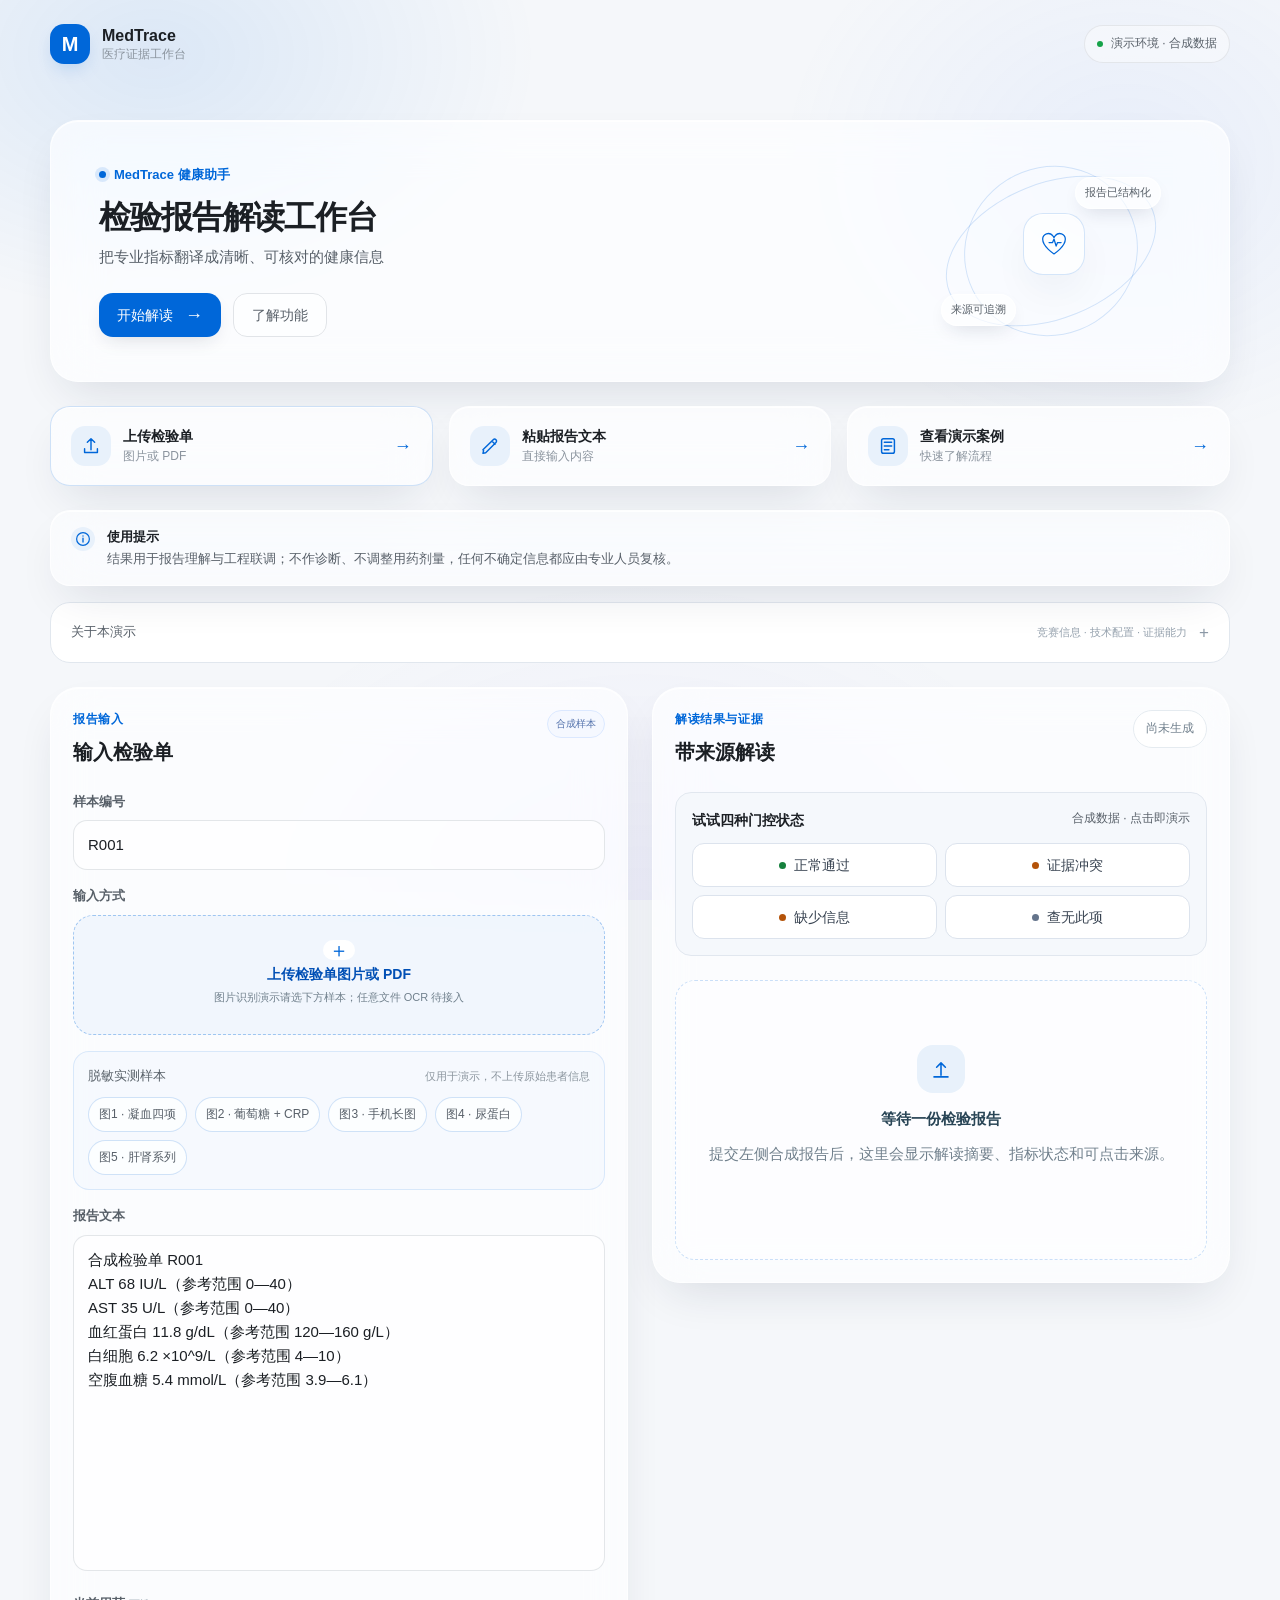
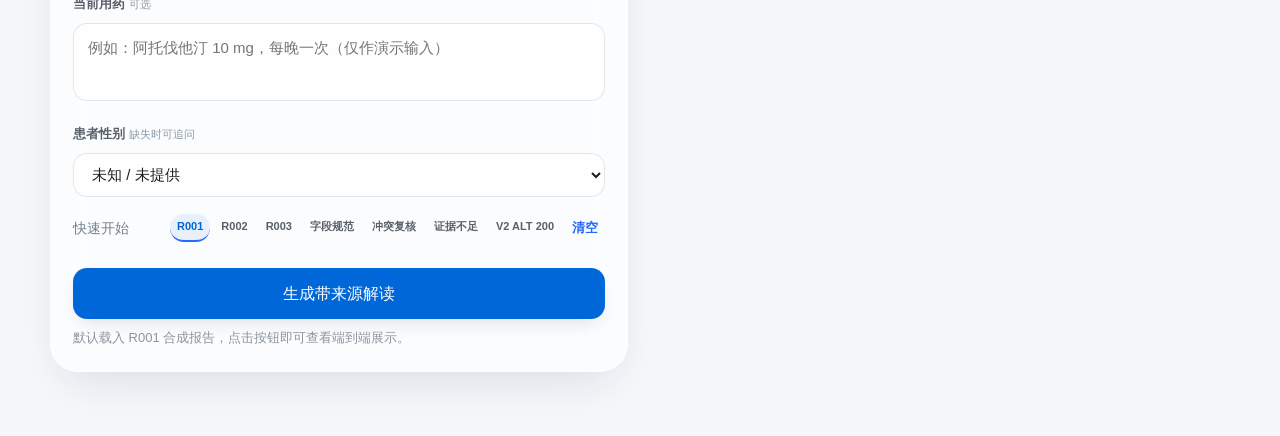
==== docs/index.html @ fcdb2940 "feat: add four gate views and working gender clarification" ====
<!doctype html>
<html lang="zh-CN">
  <head>
    <meta charset="utf-8" />
    <meta name="viewport" content="width=device-width, initial-scale=1" />
    <title>检验报告解读演示</title>
    <link rel="icon" type="image/svg+xml" href="static/favicon.svg" />
    <meta name="medtrace-release" content="20261122-gate-ui" />
    <link rel="stylesheet" href="static/app.css?v=20261122-gate-ui" />
    <link rel="stylesheet" href="static/gate-ui.css?v=20261122-gate-ui" />
  </head>
  <body>
    <div class="app-frame">
      <div class="main-shell">
    <main class="shell">
      <header class="site-header" aria-label="MedTrace 顶部导航">
        <a class="site-brand" href="#workspace"><span class="site-mark">M</span><span><strong>MedTrace</strong><small>医疗证据工作台</small></span></a>
        <span class="demo-pill"><span class="demo-dot"></span>演示环境 · 合成数据</span>
      </header>
      <section class="consumer-hero glass" aria-label="MedTrace 健康助手">
        <div class="consumer-hero-copy">
          <p class="consumer-eyebrow"><span class="consumer-eyebrow-dot"></span>MedTrace 健康助手</p>
          <h1>检验报告解读工作台</h1>
          <p class="subtitle">把专业指标翻译成清晰、可核对的健康信息</p>
          <div class="consumer-hero-actions"><a class="consumer-primary" href="#workspace">开始解读 <span>→</span></a><a class="consumer-secondary" href="#aboutPanel">了解功能</a></div>
        </div>
        <div class="consumer-hero-visual" aria-hidden="true"><div class="visual-orbit orbit-one"></div><div class="visual-orbit orbit-two"></div><div class="visual-heart"><svg viewBox="0 0 48 48" aria-hidden="true"><path d="M24 38S8 28 8 17a8 8 0 0 1 14-5l2 3 2-3a8 8 0 0 1 14 5c0 11-16 21-16 21Z" fill="none" stroke="currentColor" stroke-width="1.8" stroke-linejoin="round"/><path d="M17 22h5l2-5 3 10 2-5h5" fill="none" stroke="currentColor" stroke-width="1.8" stroke-linecap="round" stroke-linejoin="round"/></svg></div><div class="visual-note note-one">报告已结构化</div><div class="visual-note note-two">来源可追溯</div></div>
      </section>

      <section class="quick-actions" aria-label="快速入口">
        <button type="button" class="quick-action quick-action-primary glass" id="quickUpload"><span class="quick-icon"><svg viewBox="0 0 24 24" aria-hidden="true"><path d="M12 16V4m0 0L8 8m4-4 4 4M5 15v4h14v-4" fill="none" stroke="currentColor" stroke-width="1.6" stroke-linecap="round" stroke-linejoin="round"/></svg></span><span><b>上传检验单</b><small>图片或 PDF</small></span><span class="quick-arrow">→</span></button>
        <button type="button" class="quick-action glass" id="quickText"><span class="quick-icon"><svg viewBox="0 0 24 24" aria-hidden="true"><path d="m5 17-.7 3 3-.7L18.5 8.1a2.1 2.1 0 0 0-3-3L4.3 16.2ZM14 6.5l3.5 3.5" fill="none" stroke="currentColor" stroke-width="1.6" stroke-linecap="round" stroke-linejoin="round"/></svg></span><span><b>粘贴报告文本</b><small>直接输入内容</small></span><span class="quick-arrow">→</span></button>
        <button type="button" class="quick-action glass" id="quickCase"><span class="quick-icon"><svg viewBox="0 0 24 24" aria-hidden="true"><rect x="5" y="4" width="14" height="16" rx="2" fill="none" stroke="currentColor" stroke-width="1.6"/><path d="M8 8h8M8 12h8M8 16h5" fill="none" stroke="currentColor" stroke-width="1.6" stroke-linecap="round"/></svg></span><span><b>查看演示案例</b><small>快速了解流程</small></span><span class="quick-arrow">→</span></button>
      </section>

      <div class="notice glass">
        <span class="notice-icon"><svg viewBox="0 0 24 24" aria-hidden="true"><circle cx="12" cy="12" r="8.5" fill="none" stroke="currentColor" stroke-width="1.6"/><path d="M12 11v5M12 8h.01" fill="none" stroke="currentColor" stroke-width="1.8" stroke-linecap="round"/></svg></span>
        <div><strong>使用提示</strong><span>结果用于报告理解与工程联调；不作诊断、不调整用药剂量，任何不确定信息都应由专业人员复核。</span></div>
      </div>
      <details class="about-panel" id="aboutPanel">
        <summary><span>关于本演示</span><span class="about-summary-hint">竞赛信息 · 技术配置 · 证据能力</span></summary>
        <div class="about-content">
          <div class="about-row"><span class="about-label">项目定位</span><span>华为 ICT 杯 · 赛题 3 · 阶段一演示</span><span class="status-pill" id="transportStatus">等待请求</span></div>
          <div class="about-row"><span class="about-label">技术配置</span><span>GLM-4.7 · embedding-3 · RAG 34 条 · Nexent Agent</span></div>
          <div class="about-row"><span class="about-label">证据能力</span><span>多模态输入 · 双路召回 · 引用溯源 · 决策门控 · 知识关联图谱</span></div>
          <div class="capability-strip" aria-label="评审证据维度">
            <span><b>创新性</b> 多模态输入 · 双路召回</span>
            <span><b>应用价值</b> 检验解读 · 用药核查</span>
            <span><b>完整性</b> 引用 · 推理链 · 可复现 Demo</span>
          </div>
        </div>
      </details>

      <section class="workspace" id="workspace" aria-label="检验报告解读工作区">
        <form class="card input-card glass" id="analyzeForm">
          <div class="card-heading">
            <div>
              <p class="card-kicker">报告输入</p>
              <h2>输入检验单</h2>
            </div>
            <span class="synthetic-tag">合成样本</span>
          </div>
          <label for="reportId">样本编号</label>
          <input id="reportId" name="report_id" value="R001" autocomplete="off" />
          <label>输入方式</label>
          <label class="upload-dropzone" for="reportFile" id="dropZone">
            <input id="reportFile" type="file" accept=".png,.jpg,.jpeg,.pdf" />
            <span class="upload-icon">＋</span>
            <span class="upload-title">上传检验单图片或 PDF</span>
            <span class="upload-help">图片识别演示请选下方样本；任意文件 OCR 待接入</span>
            <span class="file-name" id="fileName">也可以直接粘贴下方报告文本</span>
          </label>
          <div class="asset-picker" aria-label="脱敏实测样本">
            <div class="asset-picker-heading"><span>脱敏实测样本</span><small>仅用于演示，不上传原始患者信息</small></div>
            <div class="asset-picker-buttons">
              <button type="button" class="asset-button" data-asset="coagulation">图1 · 凝血四项</button>
              <button type="button" class="asset-button" data-asset="glucose-crp">图2 · 葡萄糖 + CRP</button>
              <button type="button" class="asset-button" data-asset="mobile">图3 · 手机长图</button>
              <button type="button" class="asset-button" data-asset="urine">图4 · 尿蛋白</button>
              <button type="button" class="asset-button" data-asset="liver">图5 · 肝肾系列</button>
            </div>
            <div class="asset-preview hidden" id="assetPreview"><img id="assetPreviewImage" alt="脱敏检验单预览" /><span id="assetPreviewLabel"></span></div>
          </div>
          <label for="rawText">报告文本</label>
          <textarea id="rawText" name="raw_text" rows="13">合成检验单 R001
ALT 68 IU/L（参考范围 0—40）
AST 35 U/L（参考范围 0—40）
血红蛋白 11.8 g/dL（参考范围 120—160 g/L）
白细胞 6.2 ×10^9/L（参考范围 4—10）
空腹血糖 5.4 mmol/L（参考范围 3.9—6.1）</textarea>
          <label for="currentMedications">当前用药 <span class="optional-label">可选</span></label>
          <textarea id="currentMedications" name="current_medications" rows="2" placeholder="例如：阿托伐他汀 10 mg，每晚一次（仅作演示输入）"></textarea>
          <label for="patientGender">患者性别 <span class="optional-label">缺失时可追问</span></label>
          <select id="patientGender" name="patient_gender"><option value="">未知 / 未提供</option><option value="男">男</option><option value="女">女</option></select>
          <div class="sample-row"><span>快速开始</span><div class="sample-buttons"><button type="button" class="sample-button active" data-report="R001">R001</button><button type="button" class="sample-button" data-report="R002">R002</button><button type="button" class="sample-button" data-report="R003">R003</button><button type="button" class="sample-button" data-report="R004">字段规范</button><button type="button" class="sample-button" data-report="R005">冲突复核</button><button type="button" class="sample-button" data-report="R006">证据不足</button><button type="button" class="sample-button" data-report="R012">V2 ALT 200</button><button type="button" class="text-button" id="clearInput">清空</button></div></div>
          <button type="submit" class="primary-button" id="submitButton"><span class="button-label">生成带来源解读</span></button>
          <p class="helper">默认载入 R001 合成报告，点击按钮即可查看端到端展示。</p>
        </form>

        <section class="card output-card glass" aria-live="polite">
          <div class="card-heading">
            <div>
              <p class="card-kicker">解读结果与证据</p>
              <h2>带来源解读</h2>
            </div>
            <div class="output-meta"><span class="request-id" id="requestId">尚未生成</span><span class="model-meta hidden" id="modelMeta"></span></div>
          </div>
          <div class="gate-demo-picker" id="gateDemoPicker" aria-label="门控状态演示">
            <div class="gate-demo-heading"><strong>试试四种门控状态</strong><span>合成数据 · 点击即演示</span></div>
            <div class="gate-demo-buttons">
              <button type="button" data-gate-demo="R012" aria-pressed="false"><i class="state-dot pass"></i>正常通过</button>
              <button type="button" data-gate-demo="R005" aria-pressed="false"><i class="state-dot review"></i>证据冲突</button>
              <button type="button" data-gate-demo="R013" aria-pressed="false"><i class="state-dot review"></i>缺少信息</button>
              <button type="button" data-gate-demo="R006" aria-pressed="false"><i class="state-dot abstain"></i>查无此项</button>
            </div>
          </div>
          <div id="loadingState" class="loading-state hidden"><span class="spinner"></span><div><strong>正在检索并整理</strong><span>Agent 正在读取报告、核对参考范围并准备来源引用…</span><div class="agent-timeline" id="agentTimeline"><span class="agent-step pending" data-agent-step="parse_report">抽取</span><span class="agent-arrow">→</span><span class="agent-step pending" data-agent-step="normalize">标准化</span><span class="agent-arrow">→</span><span class="agent-step pending" data-agent-step="query_reference">检索</span><span class="agent-arrow">→</span><span class="agent-step pending" data-agent-step="check_interaction">核查</span><span class="agent-arrow">→</span><span class="agent-step pending" data-agent-step="summarize">汇总</span></div></div></div>
          <div id="emptyState" class="empty-state"><div class="empty-icon"><svg viewBox="0 0 32 32" aria-hidden="true"><path d="M16 23V9m0 0-5 5m5-5 5 5" fill="none" stroke="currentColor" stroke-width="1.8" stroke-linecap="round" stroke-linejoin="round"/><path d="M8 25h16" fill="none" stroke="currentColor" stroke-width="1.8" stroke-linecap="round"/></svg></div><strong>等待一份检验报告</strong><span>提交左侧合成报告后，这里会显示解读摘要、指标状态和可点击来源。</span></div>
          <div id="errorBanner" class="error-banner hidden" role="alert"></div>
          <div id="resultPanel" class="hidden">
            <div class="decision-gate hidden" id="decisionGate">
              <div class="decision-gate-heading"><span class="section-label">AI 决策门控</span><span class="gate-badge" id="gateBadge"></span></div>
              <div class="gate-title-row"><span class="gate-symbol" id="gateSymbol" aria-hidden="true"></span><h3 id="gateTitle"></h3></div>
              <p class="gate-action" id="gateAction"></p>
              <div class="gate-conflicts" id="gateConflicts"></div>
              <div class="clarification-box hidden" id="clarificationBox"><span class="clarification-dot"></span><span id="clarificationPrompt"></span><button type="button" class="text-button" id="applyGender">补充性别</button></div>
            </div>
            <div data-gate-content>
            <p class="answer" id="answer"></p>
            <div class="answer-citations" id="answerCitations"></div>
            <div class="schema-summary hidden" id="schemaSummary">
              <div class="section-heading-row"><p class="section-label">解析字段</p><span class="confidence-badge hidden" id="confidenceBadge"></span></div>
              <div class="patient-fields" id="patientFields"></div>
              <div class="medications-summary"><span class="summary-caption">当前用药</span><div class="medication-tags" id="medicationsSummary"></div></div>
              <div class="confidence-alert hidden" id="confidenceAlert" role="alert"></div>
            </div>
            <details class="normalization-block compact-details hidden" id="normalizationBlock">
              <summary class="section-heading-row"><span class="section-label">单位标准化</span><span class="evidence-tag">可审计换算</span></summary>
              <div class="details-content"><div id="normalizationRows" class="normalization-rows"></div></div>
            </details>
            <div class="metric-grid" id="metrics"></div>
            <div class="reasoning-block">
              <p class="section-label">可溯源推理链</p>
              <div class="reasoning-chain" id="reasoning"></div>
            </div>
            <div class="warnings-block hidden" id="warningsBlock">
              <div class="warning-heading"><p class="section-label">用药核查</p><span>需人工复核</span></div>
              <div id="warnings"></div>
            </div>
            <details class="retrieval-block compact-details">
              <summary class="section-heading-row"><span class="section-label">RAG 检索详情</span><span class="evidence-tag">技术证据</span></summary>
              <div class="details-content"><div class="retrieval-summary" id="retrievalSummary"></div><div class="retrieval-sources" id="retrievalSources"></div></div>
            </details>
            <details class="evidence-block compact-details">
              <summary class="section-heading-row"><span class="section-label">知识库构建证据</span><span class="evidence-tag">创新性证据</span></summary>
              <div class="details-content"><div class="evidence-grid"><pre id="rawJsonEvidence"></pre><div><p class="evidence-note" id="evidenceNote"></p><ul id="checkedFields" class="checked-fields"></ul></div></div></div>
            </details>
            <button type="button" class="graph-button" id="openGraph">探索 AI 知识关联网络（多跳推理图谱）<span>→</span></button>
            <details class="sources-block compact-details">
              <summary class="section-heading-row"><span class="section-label">引用来源</span><span class="evidence-tag">可点击溯源</span></summary>
              <div class="details-content"><div id="sources"></div></div>
            </details>
            </div>
            <details class="trace-block compact-details" id="auditPanel">
              <summary class="section-heading-row"><span class="section-label">查看AI决策审计轨迹</span><span class="evidence-tag" id="auditMode">判定记录</span></summary>
              <div class="details-content"><ol id="trace" class="audit-timeline"></ol></div>
            </details>
            <p class="disclaimer" id="disclaimer"></p>
          </div>
        </section>
      </section>
    </main>
      </div>
    </div>
    <div class="graph-modal hidden" id="graphModal" role="dialog" aria-modal="true" aria-labelledby="graphTitle">
      <div class="graph-dialog glass">
        <div class="graph-dialog-header"><div><p class="card-kicker">知识关联</p><h2 id="graphTitle">知识关联网络</h2></div><button type="button" class="modal-close" id="closeGraph">×</button></div>
        <p class="graph-help">示意展示当前指标、参考范围与用药核查之间的关系；真实节点和边由知识库 Schema 返回。</p>
        <svg class="graph-svg" id="graphSvg" viewBox="0 0 720 270" role="img" aria-label="知识关联网络示意图"></svg>
      </div>
    </div>
    <dialog class="gender-dialog" id="genderDialog" aria-labelledby="genderDialogTitle" aria-describedby="genderDialogDescription">
      <form id="genderDialogForm">
        <div class="dialog-heading"><span class="dialog-eyebrow">补充关键信息</span><button type="button" id="closeGenderDialog" class="dialog-close" aria-label="关闭性别补充弹窗">×</button></div>
        <h2 id="genderDialogTitle">这项指标区分男女</h2>
        <p id="genderDialogDescription">请补充患者性别后重新解读。系统会保留本次报告内容。</p>
        <label for="clarificationGender">患者性别</label>
        <select id="clarificationGender" required><option value="">请选择性别</option><option value="男">男</option><option value="女">女</option></select>
        <div class="dialog-actions"><button type="button" id="deferGender" class="dialog-secondary">稍后补充</button><button type="submit" class="dialog-primary">提交并重新解读</button></div>
      </form>
    </dialog>
    <script id="medtraceConfig">window.MEDTRACE_CONFIG = { mode: "demo" };</script>
    <script src="static/demo-results.js?v=20261122-gate-ui"></script>
    <script src="static/gate-fixtures.js?v=20261122-gate-ui"></script>
    <script src="static/stage2-demo.js?v=20261122-gate-ui"></script>
    <script src="static/app.js?v=20261122-gate-ui"></script>
    <script src="static/gate-ui.js?v=20261122-gate-ui"></script>
  </body>
</html>
---- docs/static/app.css ----
:root {
  color-scheme: light;
  --ink: #172033;
  --muted: #65718a;
  --line: #dce3ee;
  --panel: #ffffff;
  --page: #eef4f7;
  --accent: #136f7a;
  --accent-deep: #0b4a59;
  --accent-soft: #e5f3f3;
  --warning: #fff8e7;
  --warning-line: #f4d788;
  --high: #b42318;
  --low: #9a6700;
  --normal: #157347;
}

* { box-sizing: border-box; }
body {
  margin: 0;
  background: radial-gradient(circle at 8% -10%, #d9f1ee 0, transparent 33%), radial-gradient(circle at 100% 0, #e0e8fb 0, transparent 30%), var(--page);
  color: var(--ink);
  font-family: "Microsoft YaHei", "Segoe UI", sans-serif;
}
.shell { max-width: 1240px; margin: 0 auto; padding: 34px 24px 64px; }
.hero { display: grid; grid-template-columns: auto 1fr auto; gap: 28px; align-items: center; margin-bottom: 24px; }
.brand-lockup { display: flex; align-items: center; gap: 11px; padding-right: 26px; border-right: 1px solid rgba(28, 64, 83, .14); }
.brand-mark { display: grid; place-items: center; width: 42px; height: 42px; border-radius: 14px; color: white; background: linear-gradient(145deg, var(--accent), #1aa5a6); font-size: 20px; font-weight: 800; box-shadow: 0 9px 18px rgba(19, 111, 122, .22); }
.brand-name { margin: 0; color: var(--accent-deep); font-weight: 800; letter-spacing: .03em; }
.brand-caption { margin: 2px 0 0; color: var(--muted); font-size: 11px; }
.eyebrow, .card-kicker, .section-label { margin: 0; color: var(--accent); font-size: 11px; font-weight: 800; letter-spacing: .14em; text-transform: uppercase; }
h1 { margin: 6px 0 3px; font-size: clamp(28px, 4vw, 44px); letter-spacing: -.045em; color: #132637; }
h2 { margin: 6px 0 0; font-size: 22px; }
.subtitle { margin: 0; color: var(--muted); }
.hero-actions { display: flex; flex-direction: column; gap: 9px; align-items: flex-end; }
.demo-badge, .status-pill, .synthetic-tag, .request-id { border: 1px solid var(--line); border-radius: 999px; padding: 8px 12px; color: var(--muted); background: rgba(255,255,255,.84); font-size: 12px; white-space: nowrap; }
.output-meta { display: flex; flex-direction: column; align-items: flex-end; gap: 6px; }
.model-meta { color: var(--accent-deep); background: #edf8f6; border: 1px solid #c8e5df; border-radius: 999px; padding: 5px 9px; font-size: 10px; white-space: nowrap; }
.demo-badge { border-color: #b6deda; color: var(--accent-deep); background: #e8f6f3; font-weight: 700; }
.config-badge { border: 1px solid #d6d9ef; border-radius: 999px; padding: 6px 10px; color: #53618b; background: #f5f5ff; font-size: 10px; white-space: nowrap; }
.status-pill.ready { color: var(--normal); border-color: #a5d6ba; background: #effaf3; }
.status-pill.busy { color: var(--accent-deep); border-color: #a8d9da; background: var(--accent-soft); }
.notice { display: flex; gap: 12px; padding: 13px 16px; border: 1px solid var(--warning-line); background: rgba(255,248,231,.92); border-radius: 14px; color: #6b4b00; font-size: 13px; line-height: 1.6; margin-bottom: 22px; }
.notice-icon { display: grid; place-items: center; flex: 0 0 auto; width: 22px; height: 22px; border-radius: 50%; color: #6b4b00; background: #f9dfa0; font-weight: 800; }
.notice strong { display: block; margin-bottom: 1px; }
.notice span:not(.notice-icon) { display: block; }
.capability-strip { display: grid; grid-template-columns: repeat(3, 1fr); gap: 10px; margin: -7px 0 22px; }
.capability-strip span { border: 1px solid rgba(183, 207, 214, .8); border-radius: 12px; padding: 9px 12px; color: var(--muted); background: rgba(255,255,255,.62); font-size: 11px; }
.capability-strip b { display: block; margin-bottom: 2px; color: var(--accent-deep); font-size: 12px; }
.workspace { display: grid; grid-template-columns: minmax(0, .92fr) minmax(0, 1.08fr); gap: 22px; align-items: start; }
.card { background: rgba(255,255,255,.93); border: 1px solid rgba(187, 207, 218, .8); border-radius: 22px; box-shadow: 0 20px 48px rgba(27, 56, 75, .09); padding: 26px; }
.card-heading { display: flex; justify-content: space-between; gap: 14px; align-items: flex-start; margin-bottom: 22px; }
label { display: block; color: var(--muted); font-size: 13px; margin: 14px 0 7px; }
.optional-label { color: #8a9aa5; font-size: 11px; font-weight: 400; }
input, textarea { width: 100%; border: 1px solid #d5e1e7; border-radius: 13px; background: #f8fbfc; color: var(--ink); padding: 12px 13px; font: inherit; line-height: 1.6; transition: border-color .18s, box-shadow .18s, background .18s; }
textarea { resize: vertical; min-height: 150px; }
#rawText { min-height: 180px; }
#currentMedications { min-height: 58px; }
input:focus, textarea:focus { outline: 3px solid rgba(19, 111, 122, .14); border-color: var(--accent); background: #fff; box-shadow: 0 7px 18px rgba(19, 111, 122, .08); }
.upload-dropzone { display: flex; flex-direction: column; align-items: center; gap: 3px; min-height: 115px; margin-top: 7px; padding: 17px; border: 1px dashed #9cc5c8; border-radius: 15px; color: var(--muted); background: #f4fbfa; text-align: center; cursor: pointer; transition: border-color .18s, background .18s, transform .18s; }
.upload-dropzone:hover, .upload-dropzone.dragover { border-color: var(--accent); background: #eaf7f5; transform: translateY(-1px); }
.upload-dropzone input { display: none; }
.upload-icon { display: grid; place-items: center; width: 29px; height: 29px; border-radius: 9px; color: var(--accent); background: #d9f0ed; font-size: 21px; line-height: 1; }
.upload-title { color: #2b5261; font-size: 13px; font-weight: 800; }
.upload-help, .file-name { font-size: 11px; }
.file-name { max-width: 100%; overflow: hidden; text-overflow: ellipsis; white-space: nowrap; color: var(--accent); }
.sample-row { display: flex; align-items: center; justify-content: space-between; gap: 10px; margin-top: 11px; color: var(--muted); font-size: 12px; }
.sample-buttons { display: flex; align-items: center; gap: 6px; }
.sample-button { border: 1px solid #c9dfe2; border-radius: 999px; padding: 5px 9px; color: var(--accent-deep); background: #f4fbfa; font: inherit; font-size: 11px; font-weight: 700; cursor: pointer; }
.sample-button:hover, .sample-button.active { border-color: var(--accent); color: #fff; background: var(--accent); }
.text-button { border: 0; padding: 0; color: var(--accent); background: transparent; font: inherit; font-weight: 700; cursor: pointer; }
.primary-button { width: 100%; margin-top: 19px; border: 0; border-radius: 13px; padding: 14px 16px; background: linear-gradient(135deg, var(--accent-deep), var(--accent)); color: #fff; font: inherit; font-weight: 800; cursor: pointer; box-shadow: 0 10px 19px rgba(11, 74, 89, .2); transition: transform .18s, box-shadow .18s; }
.primary-button:hover { background: linear-gradient(135deg, #083b48, #0e8080); transform: translateY(-1px); box-shadow: 0 13px 22px rgba(11, 74, 89, .25); }
.primary-button:disabled { cursor: wait; opacity: .65; }
.button-label { display: inline-flex; align-items: center; justify-content: center; gap: 8px; }
.button-spinner { width: 14px; height: 14px; display: inline-block; border: 2px solid rgba(255,255,255,.5); border-top-color: #fff; border-radius: 50%; animation: spin .8s linear infinite; }
.helper { color: var(--muted); font-size: 12px; line-height: 1.6; margin: 12px 0 0; }
.empty-state { display: flex; flex-direction: column; align-items: center; gap: 8px; border: 1px dashed #b9ccd5; border-radius: 16px; padding: 42px 18px; color: var(--muted); line-height: 1.8; text-align: center; background: #f8fbfc; }
.empty-state strong { color: #294556; font-size: 15px; }
.empty-icon { display: grid; place-items: center; width: 46px; height: 46px; margin-bottom: 4px; border-radius: 15px; color: var(--accent); background: var(--accent-soft); font-size: 25px; font-weight: 800; }
.error-banner { border: 1px solid #f2b8b5; border-radius: 13px; padding: 13px 14px; color: var(--high); background: #fff1f0; line-height: 1.6; }
.loading-state { display: flex; align-items: center; gap: 12px; min-height: 106px; padding: 20px; border: 1px solid #c8e5e2; border-radius: 16px; color: var(--accent-deep); background: #f1fbf9; }
.loading-state strong, .loading-state span { display: block; }
.loading-state strong { margin-bottom: 3px; font-size: 14px; }
.loading-state span:last-child { color: var(--muted); font-size: 12px; }
.spinner { width: 24px; height: 24px; flex: 0 0 auto; border: 3px solid #b9dcda; border-top-color: var(--accent); border-radius: 50%; animation: spin .8s linear infinite; }
.agent-timeline { display: flex; align-items: center; gap: 6px; margin-top: 10px; }
.agent-step { border-radius: 999px; padding: 4px 8px; color: #81949d; background: #e8eff1; font-size: 10px; font-weight: 800; transition: color .25s, background .25s, box-shadow .25s; }
.agent-step.active { color: #7a5100; background: #ffedb7; box-shadow: 0 0 0 3px rgba(244, 215, 136, .3); }
.agent-step.done { color: #146849; background: #dff3e9; }
.agent-arrow { color: #9aabb3; font-size: 11px; }
@keyframes spin { to { transform: rotate(360deg); } }
.hidden { display: none; }
.answer { margin: 0 0 18px; font-size: 17px; line-height: 1.8; }
.answer-citations { display: flex; flex-wrap: wrap; gap: 7px; margin: -8px 0 18px; }
.answer-citations a { border: 1px solid #b9deda; border-radius: 999px; padding: 5px 9px; color: var(--accent-deep); background: #edf9f7; font-size: 11px; font-weight: 800; text-decoration: none; }
.schema-summary { margin: 0 0 18px; padding: 13px 14px; border: 1px solid #d8e4ee; border-radius: 14px; background: #f8fbfd; }
.patient-fields { display: flex; flex-wrap: wrap; gap: 7px; margin-top: 10px; }
.patient-field, .medication-tag { border-radius: 999px; padding: 5px 9px; color: #31536a; background: #eaf3f7; font-size: 11px; }
.muted-field { color: var(--muted); background: #eef2f4; }
.medications-summary { display: flex; align-items: center; flex-wrap: wrap; gap: 8px; margin-top: 10px; }
.summary-caption { color: var(--muted); font-size: 11px; font-weight: 700; }
.medication-tags { display: flex; flex-wrap: wrap; gap: 6px; }
.medication-tag { color: #765000; background: #fff0c8; }
.confidence-badge { border-radius: 999px; padding: 5px 9px; font-size: 10px; font-weight: 800; }
.confidence-badge.good { color: #146849; background: #dff3e9; }
.confidence-badge.low { color: #a32118; background: #ffe3df; }
.confidence-alert { margin-top: 11px; border: 1px solid #f0b3ad; border-radius: 9px; padding: 9px 10px; color: #a32118; background: #fff0ee; font-size: 11px; line-height: 1.5; }
.metric-grid { display: grid; grid-template-columns: repeat(auto-fit, minmax(145px, 1fr)); gap: 10px; margin-bottom: 22px; }
.metric { border: 1px solid #dbe6eb; border-radius: 14px; padding: 13px; background: #fbfdfd; }
.metric-name { color: var(--muted); font-size: 12px; }
.metric-value { margin-top: 6px; font-size: 16px; font-weight: 700; }
.metric-value.high { color: var(--high); }
.metric-value.low { color: var(--low); }
.metric-value.normal { color: var(--normal); }
.metric-reference { margin-top: 6px; color: var(--muted); font-size: 10px; }
.reasoning-block { border-top: 1px solid var(--line); padding-top: 17px; margin-top: 17px; }
.reasoning-chain { display: grid; grid-template-columns: repeat(3, 1fr); gap: 9px; margin-top: 10px; }
.reasoning-step { position: relative; min-height: 92px; padding: 12px; border: 1px solid #d8e5e8; border-radius: 13px; background: #fbfdfd; }
.reasoning-step:not(:last-child)::after { content: "→"; position: absolute; right: -16px; top: 31px; color: #75a9ac; font-weight: 800; z-index: 1; }
.reasoning-index { color: var(--accent); font-size: 11px; font-weight: 800; }
.reasoning-title { margin-top: 6px; color: #294556; font-size: 12px; font-weight: 800; }
.reasoning-detail { margin-top: 4px; color: var(--muted); font-size: 11px; line-height: 1.5; }
.warnings-block { margin-top: 17px; padding: 15px; border: 1px solid #f0d39b; border-radius: 15px; background: #fff9ed; }
.warning-heading { display: flex; align-items: center; justify-content: space-between; gap: 8px; }
.warning-heading > span { border-radius: 999px; padding: 4px 8px; color: #8a5a00; background: #ffedb7; font-size: 10px; font-weight: 800; }
.warning-card { margin-top: 9px; padding: 11px 12px; border-left: 3px solid #e0a82e; border-radius: 9px; background: rgba(255,255,255,.7); }
.warning-drug { color: #6f4d00; font-size: 13px; font-weight: 800; }
.warning-reason, .warning-source { margin-top: 4px; color: #806b43; font-size: 11px; line-height: 1.5; }
.section-heading-row { display: flex; align-items: center; justify-content: space-between; gap: 8px; }
.evidence-tag { border-radius: 999px; padding: 4px 8px; color: #31518e; background: #eaf0ff; font-size: 10px; font-weight: 800; }
.retrieval-block, .evidence-block { margin-top: 17px; padding-top: 17px; border-top: 1px solid var(--line); }
.retrieval-summary { display: grid; grid-template-columns: repeat(3, 1fr); gap: 8px; margin-top: 10px; }
.retrieval-stat { padding: 10px; border: 1px solid #dbe6eb; border-radius: 11px; background: #fbfdfd; }
.retrieval-stat b { display: block; color: var(--accent-deep); font-size: 17px; }
.retrieval-stat span { color: var(--muted); font-size: 10px; }
.retrieval-sources { display: grid; gap: 7px; margin-top: 9px; }
.retrieval-source { display: grid; grid-template-columns: minmax(0, 1fr) 95px; align-items: center; gap: 10px; color: var(--muted); font-size: 11px; }
.score-track { height: 6px; overflow: hidden; border-radius: 999px; background: #e4ebef; }
.score-track span { display: block; height: 100%; border-radius: inherit; background: linear-gradient(90deg, #7bbdc1, var(--accent)); }
.evidence-grid { display: grid; grid-template-columns: minmax(0, 1fr) minmax(0, 1fr); gap: 10px; margin-top: 10px; }
.evidence-grid pre { min-height: 80px; overflow: auto; margin: 0; padding: 11px; border-radius: 11px; color: #35515d; background: #f1f6f7; font: 11px/1.6 Consolas, monospace; white-space: pre-wrap; }
.evidence-note { margin: 0 0 7px; color: var(--muted); font-size: 11px; line-height: 1.5; }
.checked-fields { display: flex; flex-wrap: wrap; gap: 5px; list-style: none; margin: 0; padding: 0; }
.checked-fields li { border-radius: 999px; padding: 4px 7px; color: #146849; background: #dff3e9; font-size: 10px; }
.checked-fields li::before { content: "✓"; margin-right: 3px; }
.graph-button { width: 100%; margin-top: 17px; border: 1px solid #b5d4d7; border-radius: 12px; padding: 11px 14px; color: var(--accent-deep); background: #eef9f7; font: inherit; font-size: 12px; font-weight: 800; cursor: pointer; }
.graph-button:hover { border-color: var(--accent); background: #e2f3f0; }
.graph-modal { position: fixed; inset: 0; z-index: 20; display: grid; place-items: center; padding: 20px; background: rgba(14, 36, 48, .44); }
.graph-modal.hidden { display: none; }
.graph-dialog { width: min(760px, 100%); border: 1px solid #d2e0e4; border-radius: 20px; padding: 24px; background: #fff; box-shadow: 0 30px 80px rgba(10, 44, 58, .25); }
.graph-dialog-header { display: flex; justify-content: space-between; gap: 14px; align-items: flex-start; }
.modal-close { border: 0; color: var(--muted); background: transparent; font-size: 26px; line-height: 1; cursor: pointer; }
.graph-help { color: var(--muted); font-size: 12px; line-height: 1.6; }
.graph-svg { width: 100%; height: auto; min-height: 230px; border-radius: 14px; background: #f7fbfb; }
.graph-edge { stroke: #8cb3b7; stroke-width: 2; stroke-dasharray: 5 4; }
.graph-edge-label { fill: #55757c; font-size: 12px; }
.graph-node { stroke: #fff; stroke-width: 3; }
.graph-node.indicator { fill: #1d7c84; }
.graph-node.reference { fill: #5b7cfa; }
.graph-node.medication { fill: #db9a29; }
.graph-node-label { fill: #294556; font-size: 13px; font-weight: 800; text-anchor: middle; }
.trace-block, .sources-block { border-top: 1px solid var(--line); padding-top: 17px; margin-top: 17px; }
.trace-list { display: flex; flex-wrap: wrap; gap: 8px; list-style: none; padding: 0; margin: 10px 0 0; }
.trace-list li { border-radius: 999px; padding: 6px 10px; color: #31518e; background: var(--accent-soft); font-size: 12px; }
.source-card { border: 1px solid #dbe6eb; border-radius: 14px; padding: 13px 14px; margin-top: 10px; scroll-margin-top: 20px; background: #fbfdfd; }
.source-card:target { border-color: var(--accent); box-shadow: 0 0 0 3px rgba(31, 94, 255, .12); }
.source-title { display: flex; justify-content: space-between; gap: 12px; font-weight: 700; font-size: 13px; }
.source-title a { color: var(--accent); text-decoration: none; }
.source-excerpt { color: var(--muted); font-size: 12px; line-height: 1.6; margin: 7px 0 0; }
.disclaimer { color: var(--muted); font-size: 12px; line-height: 1.6; margin: 18px 0 0; }
.compact-details { overflow: hidden; }
.compact-details > summary { cursor: pointer; list-style: none; }
.compact-details > summary::-webkit-details-marker { display: none; }
.compact-details > summary::after { content: "+"; color: var(--muted); font-size: 16px; font-weight: 700; }
.compact-details[open] > summary::after { content: "−"; }
.details-content { margin-top: 10px; }
@media (min-width: 861px) and (min-height: 650px) {
  html, body { height: 100%; overflow: hidden; }
  .shell { height: 100vh; padding: 17px 24px 18px; display: flex; flex-direction: column; overflow: hidden; }
  .hero { flex: 0 0 auto; margin-bottom: 11px; }
  h1 { font-size: clamp(25px, 3.2vw, 38px); }
  .notice { flex: 0 0 auto; margin-bottom: 11px; padding: 9px 13px; }
  .capability-strip { flex: 0 0 auto; margin: -3px 0 12px; }
  .workspace { flex: 0 0 auto; height: calc(100vh - 330px); min-height: 420px; overflow: hidden; }
  .workspace > .card { height: 100%; min-height: 0; max-height: none; overflow-y: scroll; overflow-x: hidden; padding: 20px; scrollbar-width: auto; scrollbar-color: #4d858d #dce9eb; }
  .workspace > .card::-webkit-scrollbar { width: 16px; }
  .workspace > .card::-webkit-scrollbar-track { border-radius: 999px; background: #edf3f4; }
  .workspace > .card::-webkit-scrollbar-thumb { border: 3px solid #dce9eb; border-radius: 999px; background: #4d858d; }
  .workspace > .card::-webkit-scrollbar-thumb:hover { background: var(--accent); }
  .card-heading { margin-bottom: 13px; }
  label { margin: 11px 0 6px; font-size: 14px; }
  .upload-dropzone { height: 92px; min-height: 0; padding: 10px; }
  .upload-icon { width: 27px; height: 27px; font-size: 20px; }
  .upload-title { font-size: 14px; }
  .upload-help, .file-name { font-size: 12px; }
  .input-card textarea { resize: none; }
  #rawText { height: 175px; min-height: 0; font-size: 15px; }
  #currentMedications { height: 70px; min-height: 0; font-size: 15px; }
  .primary-button { margin-top: 14px; padding: 13px 14px; font-size: 15px; }
  .helper { margin-top: 9px; font-size: 13px; }
  .answer { margin-bottom: 12px; font-size: 17px; line-height: 1.65; }
  .answer-citations { margin-bottom: 11px; }
  .schema-summary { margin-bottom: 12px; padding: 11px 13px; }
  .patient-fields { margin-top: 8px; }
  .patient-field, .medication-tag { padding: 6px 10px; font-size: 12px; }
  .medications-summary { margin-top: 8px; }
  .confidence-alert { margin-top: 9px; padding: 8px 10px; font-size: 12px; }
  .metric-grid { grid-template-columns: repeat(3, minmax(0, 1fr)); gap: 9px; margin-bottom: 12px; }
  .metric { padding: 11px; }
  .metric-name { font-size: 12px; white-space: nowrap; overflow: hidden; text-overflow: ellipsis; }
  .metric-value { margin-top: 5px; font-size: 17px; }
  .metric-reference { margin-top: 4px; font-size: 11px; }
  .reasoning-block { margin-top: 12px; padding-top: 12px; }
  .reasoning-chain { margin-top: 9px; }
  .reasoning-step { min-height: 82px; padding: 10px; }
  .reasoning-title { margin-top: 5px; font-size: 13px; }
  .reasoning-detail { margin-top: 4px; font-size: 12px; }
  .warnings-block { margin-top: 12px; padding: 12px; }
  .warning-card { margin-top: 7px; padding: 9px 10px; }
  .warning-reason, .warning-source { margin-top: 3px; font-size: 12px; }
  .retrieval-block, .evidence-block, .trace-block, .sources-block { margin-top: 10px; padding-top: 10px; }
  .graph-button { margin-top: 10px; padding: 10px 12px; font-size: 13px; }
  .disclaimer { margin-top: 10px; font-size: 13px; }
}

/* 2026-11-16 visual refresh v2: blue/navy clinical product language. */
:root {
  --accent: #1677ff;
  --accent-deep: #0f172a;
  --accent-soft: #eff6ff;
  --normal: #16803c;
  --high: #d92d20;
  --low: #a15c00;
}
body { background: #f8fafc; }
.brand-mark { background: linear-gradient(145deg, #0f172a, #1677ff); box-shadow: 0 8px 18px rgba(22, 119, 255, .18); }
.eyebrow, .card-kicker, .section-label { color: #1677ff; }
.demo-badge { border-color: #bfdbfe; color: #1d4ed8; background: #eff6ff; }
.config-badge { border-color: #dbe4f0; color: #475569; background: #f8fafc; }
.status-pill { border-color: #e2e8f0; background: #fff; }
.status-pill.ready { position: relative; border: 0; padding-left: 21px; color: #475569; background: transparent; }
.status-pill.ready::before { content: ""; position: absolute; left: 6px; top: 50%; width: 7px; height: 7px; border-radius: 50%; background: #22c55e; transform: translateY(-50%); box-shadow: 0 0 0 3px #dcfce7; }
.status-pill.busy { color: #1d4ed8; border-color: #bfdbfe; background: #eff6ff; }
.notice { border-color: #e5d9ac; background: #fffdf5; }
.capability-strip span { border-color: #e2e8f0; background: #fff; }
.capability-strip b { color: #0f172a; }
.card { border-color: #e2e8f0; background: #fff; box-shadow: 0 8px 26px rgba(15, 23, 42, .05); }
input, textarea { border-color: #e2e8f0; background: #fcfdff; }
input:focus, textarea:focus { outline-color: rgba(22, 119, 255, .15); border-color: #93c5fd; box-shadow: 0 6px 16px rgba(22, 119, 255, .08); }
.upload-dropzone { border: 1px solid #e2e8f0; background: #f8fafc; }
.upload-dropzone:hover, .upload-dropzone.dragover { border-color: #93c5fd; background: #f1f7ff; }
.upload-icon { color: #1677ff; background: #eaf3ff; }
.primary-button { background: #0f172a; box-shadow: 0 8px 18px rgba(15, 23, 42, .16); }
.primary-button:hover { background: #1e293b; box-shadow: 0 10px 22px rgba(15, 23, 42, .2); }
.sample-button { color: #64748b; }
.sample-button:hover, .sample-button.active { border-color: #1677ff; color: #1677ff; }
.answer { color: #0f172a; font-weight: 650; }
.answer-citations a { color: #1d4ed8; border-color: #dbeafe; background: #f8fbff; }
.metric { border-color: #e2e8f0; }
.metric-value.high { color: #d92d20; }
.metric-value.low { color: #a15c00; }
.metric-value.normal { color: #16803c; }
.status-chip.high { color: #b42318; background: #fff1f0; }
.status-chip.low { color: #8a5400; background: #fff7e0; }
.status-chip.normal { color: #17663f; background: #ecfdf3; }
.reasoning-chain::before { background: #bfdbfe; }
.reasoning-step { border-top-color: #bfdbfe; }
.reasoning-step:not(:last-child)::after, .reasoning-step:last-child::before { background: #1677ff; box-shadow: 0 0 0 4px #eaf3ff; }
.reasoning-index { color: #1677ff; }
.warnings-block { border-color: #f2d49a; background: #fffaf0; }
.schema-summary { border-color: #dbeafe; background: #f8fbff; }
.confidence-badge.good { color: #17663f; background: #ecfdf3; }
.compact-details { border-color: #e2e8f0; }
.compact-details > summary .section-label { color: #64748b; }
.evidence-tag { color: #64748b; background: #f1f5f9; }
.graph-button { display: flex; align-items: center; justify-content: space-between; gap: 12px; border: 0; color: #fff; background: linear-gradient(135deg, #0f172a, #1d4ed8); box-shadow: 0 10px 20px rgba(15, 23, 42, .16); text-align: left; }
.graph-button span { font-size: 20px; line-height: 1; }
.graph-button:hover { border: 0; color: #fff; background: linear-gradient(135deg, #1e293b, #2563eb); }

/* Natural page flow: no nested scroll areas. The browser page is the only scroll container. */
@media (min-width: 861px) {
  html, body { height: auto; min-height: 100%; overflow-x: hidden; overflow-y: auto; }
  .shell { height: auto; min-height: 100vh; display: block; overflow: visible; }
  .workspace { display: grid; height: auto; min-height: 0; overflow: visible; align-items: start; }
  .workspace > .card { height: auto; min-height: 0; max-height: none; overflow: visible; scrollbar-width: none; }
  .workspace > .card::-webkit-scrollbar { display: none; width: 0; height: 0; }
  .input-card textarea { height: auto; min-height: 0; max-height: none; overflow: hidden; resize: none; }
  #rawText { height: auto; min-height: 175px; }
  #currentMedications { height: auto; min-height: 70px; }
  .evidence-grid pre { max-height: none; overflow: visible; overflow-wrap: anywhere; }
}

/* 2026-11-16 typography pass: readable at projection and screen-recording size. */
body { font-size: 16px; line-height: 1.6; }
.brand-name { font-size: 16px; }
.brand-caption { font-size: 12px; }
.subtitle { font-size: 16px; }
.notice { font-size: 15px; line-height: 1.65; }
.capability-strip span { font-size: 13px; line-height: 1.5; }
.capability-strip b { font-size: 14px; }
label { font-size: 15px; }
input, textarea { font-size: 15px; line-height: 1.75; }
#rawText { min-height: 210px; }
#currentMedications { min-height: 78px; }
.upload-title { font-size: 15px; }
.upload-help, .file-name { font-size: 12px; }
.sample-row { font-size: 14px; }
.sample-button, .text-button { font-size: 13px; }
.primary-button { font-size: 16px; padding: 15px 16px; }
.helper { font-size: 13px; }
.answer { font-size: 20px; line-height: 1.75; font-weight: 700; }
.answer-citations a { padding: 5px 9px; font-size: 12px; }
.schema-summary { padding: 14px 16px; }
.patient-field, .medication-tag { padding: 7px 11px; font-size: 13px; }
.confidence-badge { padding: 6px 10px; font-size: 12px; }
.confidence-alert { padding: 10px 12px; font-size: 13px; }
.metric { min-height: 118px; padding: 15px; }
.metric-name { color: #334155; font-size: 14px; font-weight: 650; }
.metric-value { gap: 8px; margin-top: 7px; }
.metric-reading { font-size: 28px; line-height: 1.15; font-weight: 800; letter-spacing: -.02em; }
.metric-unit { color: currentColor; font-size: 14px; font-weight: 700; }
.status-chip { padding: 5px 9px; font-size: 12px; }
.metric-reference { margin-top: 9px; font-size: 12px; }
.reasoning-title { font-size: 14px; }
.reasoning-detail { font-size: 13px; line-height: 1.6; }
.warning-drug { font-size: 14px; }
.warning-reason, .warning-source { font-size: 13px; line-height: 1.6; }
.compact-details > summary .section-label { font-size: 14px; letter-spacing: .06em; }
.evidence-tag { padding: 5px 9px; font-size: 11px; }
.trace-list li { padding: 7px 11px; font-size: 13px; }
.source-title { font-size: 14px; }
.source-excerpt { font-size: 13px; line-height: 1.7; }
.disclaimer { font-size: 13px; line-height: 1.7; }
.decision-gate { margin: 12px 0; border: 1px solid #dbe4f0; border-radius: 14px; padding: 13px 14px; background: #f8fafc; }
.decision-gate-heading { display: flex; align-items: center; justify-content: space-between; gap: 10px; }
.gate-badge { border-radius: 999px; padding: 5px 9px; color: #475569; background: #e2e8f0; font-size: 12px; font-weight: 800; }
.decision-gate.pass { border-color: #b7e3c8; background: #f4fcf7; }
.decision-gate.pass .gate-badge { color: #17663f; background: #dcfce7; }
.decision-gate.review { border-color: #f0d39b; background: #fffaf0; }
.decision-gate.review .gate-badge { color: #8a5400; background: #ffedb7; }
.decision-gate.abstain { border-color: #f1b8b4; background: #fff6f5; }
.decision-gate.abstain .gate-badge { color: #a51f1f; background: #ffe3df; }
.gate-action { margin: 8px 0 0; color: #475569; font-size: 13px; line-height: 1.6; }
.gate-conflicts { display: grid; gap: 5px; margin-top: 8px; }
.gate-conflict { border-left: 3px solid #e0a82e; padding: 6px 8px; color: #765000; background: rgba(255,255,255,.72); font-size: 12px; line-height: 1.5; }
@media (min-width: 861px) {
  .metric-grid { gap: 12px; }
  .reasoning-step { min-height: 104px; }
}
@media (max-width: 980px) { .hero { grid-template-columns: auto 1fr; } .hero-actions { grid-column: 1 / -1; flex-direction: row; align-items: center; justify-content: space-between; } }
@media (max-width: 860px) { .workspace { grid-template-columns: 1fr; } .hero { grid-template-columns: 1fr; gap: 17px; } .brand-lockup { border-right: 0; padding-right: 0; } .hero-actions { grid-column: auto; justify-content: flex-start; } .reasoning-chain { grid-template-columns: 1fr; } .reasoning-step:not(:last-child)::after { content: "↓"; right: auto; left: 18px; top: auto; bottom: -18px; } .capability-strip { grid-template-columns: 1fr; } .evidence-grid { grid-template-columns: 1fr; } }
@media (max-width: 520px) { .sample-row { align-items: flex-start; flex-direction: column; } .sample-buttons { flex-wrap: wrap; } }

/* 2026-11-16 visual refresh: minimal clinical SaaS style. */
:root {
  --ink: #17232d;
  --muted: #667782;
  --line: #dce5e8;
  --page: #f4f7f8;
  --accent: #147b83;
  --accent-deep: #0b525b;
  --accent-soft: #e8f5f3;
  --high: #c62828;
  --low: #a66a00;
  --normal: #177245;
}
body { background: linear-gradient(135deg, #f5f8f8 0%, #f2f5fa 100%); }
.shell { max-width: 1320px; }
.hero { gap: 22px; }
.brand-lockup { border-right-color: #dce5e8; }
.brand-mark { border-radius: 12px; box-shadow: 0 6px 14px rgba(19, 111, 122, .14); }
h1 { color: #142832; font-weight: 760; }
.card { border-color: #d9e3e7; border-radius: 18px; box-shadow: 0 10px 30px rgba(30, 61, 72, .055); }
.notice { border-color: #eadcae; background: #fffaf0; }
.capability-strip span { border-color: #d9e4e7; background: rgba(255,255,255,.8); }
.sample-button { border: 0; border-bottom: 2px solid transparent; border-radius: 4px; padding: 5px 7px; color: #56717a; background: transparent; }
.sample-button:hover, .sample-button.active { border-color: var(--accent); color: var(--accent-deep); background: transparent; }
.text-button { padding: 5px 7px; }
.metric { border-color: #dfe7e9; background: #fff; box-shadow: none; }
.metric-value { display: flex; align-items: center; gap: 8px; flex-wrap: wrap; }
.metric-reading { font-weight: 760; }
.status-chip { border-radius: 999px; padding: 3px 7px; font-size: 10px; line-height: 1.2; font-weight: 800; }
.status-chip.high { color: #a51f1f; background: #ffe7e5; }
.status-chip.low { color: #8a5b00; background: #fff0ca; }
.status-chip.normal { color: #17663f; background: #def3e7; }
.metric-value.high { color: var(--high); }
.metric-value.low { color: var(--low); }
.metric-value.normal { color: var(--normal); }
.reasoning-chain { position: relative; gap: 12px; }
.reasoning-chain::before { content: ""; position: absolute; left: 24px; right: 24px; top: 17px; height: 1px; background: #bcd5d8; }
.reasoning-step { z-index: 1; min-height: 84px; border: 0; border-top: 2px solid #c7dfe1; border-radius: 0; padding: 25px 8px 8px; background: transparent; }
.reasoning-step:not(:last-child)::after { content: ""; right: auto; top: 16px; left: 0; width: 9px; height: 9px; border-radius: 50%; background: var(--accent); box-shadow: 0 0 0 4px #e2f2f1; }
.reasoning-step:last-child::before { content: ""; position: absolute; left: 0; top: 16px; width: 9px; height: 9px; border-radius: 50%; background: var(--accent); box-shadow: 0 0 0 4px #e2f2f1; }
.reasoning-index { font-size: 10px; letter-spacing: .08em; }
.reasoning-title { font-size: 13px; }
.compact-details { border-color: #e3eaec; }
.compact-details > summary { color: #58717a; }
.compact-details > summary .section-label { color: #58717a; font-size: 10px; letter-spacing: .1em; }
.evidence-tag { color: #66798e; background: #f0f4fa; }
.graph-button { border-color: #c8dfe0; background: #f1faf8; box-shadow: none; }
.source-card { border-color: #e1e8ea; background: #fff; box-shadow: none; }
.answer-citations a { border-color: #d4e5e4; border-radius: 6px; padding: 3px 7px; font-size: 10px; }
@media (min-width: 861px) and (min-height: 650px) {
  .workspace > .card { padding: 22px; }
  .metric-value { font-size: 17px; }
  .reasoning-step { min-height: 88px; }
}

/* 2026-11-16 product UI refresh v3: consumer medical assistant language. */
:root {
  --ink: #18232e;
  --muted: #71808d;
  --line: #e5ebf0;
  --page: #f5f7fa;
  --accent: #246bfe;
  --accent-deep: #173a7a;
  --accent-soft: #edf3ff;
  --teal: #0b9b95;
  --panel: #ffffff;
}
html { scroll-behavior: smooth; }
body { background: #f5f7fa; color: var(--ink); font-family: Inter, "PingFang SC", "Microsoft YaHei", "Segoe UI", sans-serif; }
.app-frame { display: flex; min-height: 100vh; }
.sidebar { position: sticky; top: 0; z-index: 4; display: flex; flex: 0 0 236px; flex-direction: column; width: 236px; height: 100vh; padding: 26px 16px 20px; border-right: 1px solid #e7edf3; background: #fff; }
.sidebar-brand { display: flex; align-items: center; gap: 11px; padding: 0 10px 28px; }
.sidebar-brand .brand-mark { width: 38px; height: 38px; border-radius: 11px; background: linear-gradient(145deg, #173a7a, #246bfe); box-shadow: 0 7px 16px rgba(36, 107, 254, .18); }
.sidebar-brand .brand-name { color: #17294f; font-size: 17px; }
.sidebar-brand .brand-caption { color: #8a97a5; font-size: 11px; }
.sidebar-section-title { padding: 10px 12px 8px; color: #a0abb6; font-size: 11px; font-weight: 700; letter-spacing: .08em; }
.side-nav { display: grid; gap: 4px; }
.side-nav-item { display: flex; align-items: center; gap: 11px; min-height: 42px; padding: 0 12px; border-radius: 10px; color: #6f7d8a; font-size: 14px; font-weight: 600; text-decoration: none; transition: color .18s, background .18s; }
.side-nav-item:hover { color: #246bfe; background: #f3f6ff; }
.side-nav-item.active { color: #1d55cf; background: #edf3ff; }
.nav-icon { display: grid; place-items: center; width: 20px; color: currentColor; font-size: 19px; font-weight: 400; }
.sidebar-footer { margin-top: auto; padding: 14px 12px; border: 1px solid #e6ebf1; border-radius: 12px; background: #fafbfd; }
.sidebar-status { display: flex; align-items: center; gap: 7px; color: #536273; font-size: 12px; font-weight: 700; }
.online-dot { width: 7px; height: 7px; border-radius: 50%; background: #20b26b; box-shadow: 0 0 0 3px #dcfce9; }
.sidebar-footer p { margin: 7px 0 0; color: #9aa5b0; font-size: 11px; line-height: 1.5; }
.main-shell { min-width: 0; flex: 1; }
.topbar { display: flex; align-items: center; justify-content: space-between; height: 68px; padding: 0 40px; border-bottom: 1px solid #e9eef2; background: rgba(255,255,255,.88); }
.topbar-breadcrumb { display: flex; align-items: center; gap: 9px; color: #82909e; font-size: 13px; }
.topbar-breadcrumb b { color: #c5ccd3; font-weight: 400; }
.topbar-breadcrumb strong { color: #26384a; font-weight: 700; }
.topbar-actions { display: flex; align-items: center; gap: 12px; }
.topbar-chip { padding: 7px 10px; border: 1px solid #e3eaf2; border-radius: 8px; color: #708094; background: #fbfcfe; font-size: 11px; }
.topbar-avatar, .mobile-brand-mark { display: grid; place-items: center; width: 30px; height: 30px; border-radius: 9px; color: #fff; background: #173a7a; font-size: 13px; font-weight: 800; }
.mobile-brand-mark { display: none; width: 28px; height: 28px; margin-right: 2px; }
.shell { max-width: 1440px; padding: 34px 40px 72px; }
.hero { grid-template-columns: 1fr auto; gap: 20px; align-items: end; margin-bottom: 24px; }
.hero .brand-lockup { display: none; }
.hero-copy h1 { margin-top: 7px; color: #17294f; font-size: clamp(28px, 3.1vw, 40px); letter-spacing: -.045em; }
.hero-copy .subtitle { margin-top: 7px; color: #7a8996; font-size: 15px; }
.eyebrow, .card-kicker, .section-label { color: #246bfe; letter-spacing: .1em; }
.hero-actions { flex-direction: row; align-items: center; gap: 8px; }
.hero-actions .config-badge { display: none; }
.demo-badge { padding: 7px 10px; border: 1px solid #cfe0ff; border-radius: 8px; color: #246bfe; background: #f4f7ff; font-size: 11px; }
.status-pill { padding: 7px 10px; border: 1px solid #e1e8ef; border-radius: 8px; background: #fff; font-size: 11px; }
.notice { margin-bottom: 15px; padding: 11px 14px; border: 1px solid #f1e0ae; border-radius: 10px; background: #fffcf4; color: #806629; font-size: 12px; line-height: 1.55; }
.notice-icon { width: 20px; height: 20px; }
.capability-strip { grid-template-columns: repeat(3, 1fr); gap: 12px; margin: 0 0 22px; }
.capability-strip span { min-height: 58px; padding: 11px 13px; border: 1px solid #e4eaf0; border-radius: 12px; color: #7a8997; background: #fff; font-size: 12px; }
.capability-strip b { color: #34465b; font-size: 13px; }
.workspace { grid-template-columns: minmax(350px, .78fr) minmax(560px, 1.22fr); gap: 20px; }
.card { padding: 24px; border: 1px solid #e3e9ef; border-radius: 16px; background: #fff; box-shadow: 0 8px 28px rgba(38, 58, 82, .045); }
.card-heading { margin-bottom: 19px; }
.card-heading h2 { color: #22364d; font-size: 20px; }
.synthetic-tag { padding: 5px 8px; border: 1px solid #dbe8ff; border-radius: 7px; color: #5372ac; background: #f5f8ff; font-size: 10px; }
label { margin-top: 13px; color: #637487; font-size: 13px; font-weight: 600; }
input, textarea { border: 1px solid #e2e8ee; border-radius: 10px; background: #fbfcfe; font-size: 14px; }
input:focus, textarea:focus { border-color: #9dbdff; outline: 3px solid rgba(36, 107, 254, .1); box-shadow: none; }
.upload-dropzone { min-height: 100px; margin-top: 7px; padding: 15px; border: 1px dashed #b6c9e8; border-radius: 11px; background: #f8fbff; }
.upload-dropzone:hover, .upload-dropzone.dragover { border-color: #246bfe; background: #f2f6ff; transform: none; }
.upload-title { color: #365a92; font-size: 13px; }
.upload-help, .file-name { font-size: 11px; }
.sample-row { margin-top: 12px; }
.sample-buttons { gap: 4px; flex-wrap: wrap; }
.sample-button { padding: 4px 7px; border: 0; border-bottom: 2px solid transparent; border-radius: 4px; color: #788797; background: transparent; font-size: 11px; }
.sample-button:hover, .sample-button.active { border-bottom-color: #246bfe; color: #246bfe; background: #f4f7ff; }
.primary-button { margin-top: 18px; padding: 13px 16px; border-radius: 10px; background: #246bfe; box-shadow: 0 8px 16px rgba(36, 107, 254, .2); }
.primary-button:hover { background: #1958d8; box-shadow: 0 10px 20px rgba(36, 107, 254, .24); }
.helper { margin-top: 9px; color: #9aa7b3; font-size: 11px; }
.empty-state { min-height: 250px; padding: 50px 20px; border: 1px dashed #d3dfe9; border-radius: 12px; background: #fbfcfe; }
.empty-icon { width: 42px; height: 42px; border-radius: 12px; color: #246bfe; background: #edf3ff; }
.answer { margin-bottom: 14px; color: #1f3043; font-size: 18px; line-height: 1.7; }
.answer-citations a { border-radius: 5px; padding: 3px 6px; color: #246bfe; border-color: #dce7fc; background: #f6f9ff; font-size: 10px; }
.schema-summary, .decision-gate { border-radius: 11px; }
.metric-grid { gap: 10px; }
.metric { min-height: 112px; padding: 13px; border-radius: 11px; border-color: #e4eaf0; }
.metric-name { color: #536477; font-size: 13px; }
.metric-reading { font-size: 25px; }
.metric-unit { font-size: 12px; }
.metric-reference { color: #95a0ab; font-size: 11px; }
.status-chip { padding: 4px 7px; font-size: 10px; }
.reasoning-block { margin-top: 20px; padding-top: 17px; }
.reasoning-step { min-height: 92px; }
.reasoning-title { color: #354b61; font-size: 13px; }
.reasoning-detail { color: #8795a3; font-size: 12px; }
.warnings-block { border-radius: 11px; }
.compact-details { margin-top: 13px; padding-top: 13px; }
.compact-details > summary .section-label { color: #718194; font-size: 11px; }
.graph-button { margin-top: 16px; border-radius: 10px; padding: 12px 14px; color: #fff; background: linear-gradient(135deg, #173a7a, #246bfe); box-shadow: 0 9px 18px rgba(23, 58, 122, .16); }
.graph-button:hover { background: linear-gradient(135deg, #102b5c, #1958d8); }
.mobile-tabbar { display: none; }

@media (max-width: 1080px) {
  .sidebar { flex-basis: 208px; width: 208px; }
  .topbar { padding: 0 25px; }
  .shell { padding-right: 25px; padding-left: 25px; }
  .workspace { grid-template-columns: minmax(310px, .85fr) minmax(0, 1.15fr); }
}
@media (max-width: 820px) {
  html, body { width: 100%; max-width: 100%; overflow-x: hidden; }
  .app-frame { display: block; }
  .main-shell { width: 100vw; max-width: 100vw; min-width: 0; overflow-x: hidden; }
  .main-shell, .shell, .workspace, .workspace > .card { width: 100%; min-width: 0; max-width: 100%; }
  .shell { overflow-x: hidden; }
  .workspace { display: block; }
  .card, .input-card, .output-card, input, textarea, .upload-dropzone { width: 100%; max-width: 100%; min-width: 0; }
  .sidebar { display: none; }
  .topbar { height: 60px; padding: 0 17px; }
  .topbar-breadcrumb { gap: 7px; font-size: 12px; }
  .mobile-brand-mark { display: grid; }
  .topbar-chip { display: none; }
  .shell { padding: 25px 16px 92px; }
  .hero { grid-template-columns: 1fr; gap: 14px; margin-bottom: 18px; }
  .hero-copy h1 { font-size: 28px; }
  .hero-copy .subtitle { font-size: 14px; }
  .hero-actions { justify-content: flex-start; }
  .notice { align-items: flex-start; margin-bottom: 12px; font-size: 12px; }
  .notice { display: block; }
  .notice-icon { float: left; margin: 1px 8px 2px 0; }
  .notice > div { width: auto; min-width: 0; overflow-wrap: anywhere; }
  .capability-strip { grid-template-columns: repeat(3, 1fr); gap: 7px; margin-bottom: 16px; }
  .capability-strip span { min-height: 65px; padding: 9px 8px; font-size: 10px; line-height: 1.4; }
  .capability-strip b { font-size: 11px; }
  .workspace { grid-template-columns: 1fr; gap: 14px; }
  .card { padding: 18px; border-radius: 14px; }
  .card-heading h2 { font-size: 18px; }
  .input-card textarea { min-height: 0; }
  #rawText { min-height: 190px; }
  #currentMedications { min-height: 68px; }
  .empty-state { min-height: 180px; padding: 35px 16px; }
  .metric-grid { grid-template-columns: repeat(2, minmax(0, 1fr)); }
  .reasoning-chain { grid-template-columns: 1fr; }
  .reasoning-step { min-height: 72px; padding-top: 23px; }
  .evidence-grid { grid-template-columns: 1fr; }
  .mobile-tabbar { position: fixed; right: 0; bottom: 0; left: 0; z-index: 10; display: grid; grid-template-columns: repeat(4, 1fr); height: 67px; border-top: 1px solid #e4eaf0; background: rgba(255,255,255,.96); box-shadow: 0 -7px 22px rgba(30, 56, 82, .08); }
  .mobile-tab { display: flex; align-items: center; justify-content: center; flex-direction: column; gap: 2px; color: #9aa6b3; font-size: 20px; text-decoration: none; }
  .mobile-tab small { font-size: 10px; }
  .mobile-tab.active { color: #246bfe; }
}
@media (max-width: 480px) {
  .capability-strip span { min-height: 61px; }
  .capability-strip span { overflow: hidden; }
  .capability-strip span:not(:first-child) { text-align: center; }
  .metric { min-height: 104px; padding: 11px; }
  .metric-name { font-size: 12px; }
  .metric-reading { font-size: 23px; }
  .metric-reference { font-size: 10px; }
  .sample-row { align-items: flex-start; flex-direction: column; }
}

/* 2026-11-16 refinement v4: restrained Huawei Cloud inspired information hierarchy. */
.hero { grid-template-columns: 1fr; margin-bottom: 18px; }
.hero-copy h1 { margin-top: 0; }
.hero-copy .subtitle { margin-top: 5px; }
.eyebrow, .hero-actions, .topbar-actions { display: none; }
.topbar { justify-content: flex-start; }
.notice { border-color: #d9e6fb; background: #f5f8ff; color: #526887; }
.notice-icon { color: #246bfe; background: #e5eeff; }
.about-panel { margin: 0 0 18px; border: 1px solid #e1e7ee; border-radius: 8px; background: #fff; }
.about-panel > summary { display: flex; align-items: center; justify-content: space-between; gap: 12px; padding: 12px 14px; color: #425469; font-size: 13px; font-weight: 700; cursor: pointer; list-style: none; }
.about-panel > summary::-webkit-details-marker { display: none; }
.about-panel > summary::after { content: "+"; color: #8b98a6; font-size: 17px; font-weight: 400; }
.about-panel[open] > summary::after { content: "−"; }
.about-summary-hint { margin-left: auto; color: #96a2ae; font-size: 11px; font-weight: 400; }
.about-content { padding: 0 14px 14px; border-top: 1px solid #edf0f4; }
.about-row { display: flex; align-items: center; gap: 12px; min-height: 38px; border-bottom: 1px solid #f0f2f5; color: #68798b; font-size: 12px; }
.about-row:last-of-type { border-bottom: 0; }
.about-label { flex: 0 0 68px; color: #9aa6b2; font-size: 11px; }
.about-row .status-pill { margin-left: auto; padding: 4px 8px; border-radius: 6px; font-size: 10px; }
.about-content .capability-strip { margin: 10px 0 0; }
.capability-strip { gap: 8px; }
.capability-strip span { min-height: 0; padding: 8px 10px; border-radius: 7px; font-size: 11px; }
.capability-strip b { font-size: 12px; }
.card, .graph-dialog { border-radius: 11px; box-shadow: 0 5px 18px rgba(38, 58, 82, .035); }
.input-card, .output-card { border-color: #e1e7ee; }
input, textarea { border-radius: 7px; }
.upload-dropzone { border-radius: 8px; }
.primary-button, .graph-button { border-radius: 7px; }
.metric, .schema-summary, .decision-gate, .warnings-block, .empty-state, .loading-state, .source-card { border-radius: 8px; }
.synthetic-tag, .status-pill, .request-id { border-radius: 6px; }
.section-label, .card-kicker { letter-spacing: .06em; }
.status-chip { display: inline-flex; align-items: center; gap: 5px; }
.metric-value.normal { color: #667482; }
.status-chip.normal { color: #65727f; background: #f1f3f5; }
.status-chip.normal::before { content: ""; width: 5px; height: 5px; border-radius: 50%; background: #2ea66f; }
.confidence-badge.good { color: #5f6d7b; background: #f1f3f5; }
.confidence-badge.good::before { content: "●"; margin-right: 4px; color: #2ea66f; }
.medication-tag { color: #506a91; background: #eef4ff; }
.checked-fields li { color: #4d6e9e; background: #eef4ff; }
.score-track span { background: var(--accent); }
.agent-step.active { color: #1d55cf; background: #e8f0ff; box-shadow: 0 0 0 3px rgba(36, 107, 254, .12); }
.agent-step.done { color: #4d6e9e; background: #eef4ff; }
.loading-state { border-color: #d8e5fb; color: #355caa; background: #f5f8ff; }
.spinner { border-color: #cddcff; border-top-color: var(--accent); }
.graph-node.indicator { fill: #246bfe; }
.graph-node.reference { fill: #7f9dde; }
.graph-node.medication { fill: #5579bb; }
.graph-svg { border-radius: 8px; background: #f7f9fc; }
.reasoning-chain::before { background: #c9d8f5; }
.reasoning-step { border-top-color: #d3def2; }
.reasoning-step:not(:last-child)::after, .reasoning-step:last-child::before { background: #246bfe; box-shadow: 0 0 0 4px #eaf0ff; }
.graph-button { background: #173a7a; box-shadow: 0 7px 14px rgba(23, 58, 122, .12); }
.graph-button:hover { background: #143269; }
@media (max-width: 820px) {
  .about-row { align-items: flex-start; flex-wrap: wrap; padding: 8px 0; }
  .about-row .status-pill { margin-left: 80px; }
  .about-summary-hint { display: none; }
  .about-content .capability-strip { grid-template-columns: 1fr; }
}

/* 2026-11-16 visual system v5: Huawei restraint, Apple glass material. */
:root {
  --brand: #0067D9;
  --brand-deep: #004FB5;
  --brand-soft: #E8F1FB;
  --text: #1B1F24;
  --text-secondary: #586069;
  --text-muted: #8B949E;
  --border-soft: #E1E4E8;
  --state-green: #16A34A;
  --state-amber: #D97706;
  --state-red: #DC2626;
  --ease: cubic-bezier(0.4, 0, 0.2, 1);
}
html { scroll-behavior: smooth; }
body {
  position: relative;
  min-width: 320px;
  background: #F5F7FA;
  color: var(--text);
  font-family: -apple-system, BlinkMacSystemFont, "SF Pro Display", "HarmonyOS Sans SC", "PingFang SC", "Segoe UI", "Microsoft YaHei", sans-serif;
  font-size: 15px;
  font-weight: 400;
  line-height: 1.6;
}
body::before {
  content: "";
  position: fixed;
  inset: 0;
  z-index: -1;
  pointer-events: none;
  background:
    radial-gradient(620px 420px at 12% 6%, rgba(0,103,217,0.10), transparent 62%),
    radial-gradient(560px 460px at 88% 18%, rgba(82,136,255,0.08), transparent 62%),
    radial-gradient(720px 520px at 50% 100%, rgba(124,103,255,0.06), transparent 62%);
}
* { font-weight: 400; }
h1, h2, h3, strong, b, button, .site-brand strong, .card-heading h2, .metric-name, .warning-drug, .section-label, .card-kicker { font-weight: 600; }
.app-frame { display: block; min-height: 100vh; }
.main-shell { width: 100%; min-width: 0; }
.shell { width: min(1180px, calc(100% - 64px)); max-width: none; margin: 0 auto; padding: 0 0 64px; }
.glass {
  background: rgba(255,255,255,0.66);
  backdrop-filter: blur(24px) saturate(170%);
  -webkit-backdrop-filter: blur(24px) saturate(170%);
  border: 1px solid rgba(255,255,255,0.65);
  border-radius: 28px;
  box-shadow: inset 0 1px 0 rgba(255,255,255,0.85), 0 20px 48px -16px rgba(23,32,64,0.14);
}
.site-header { display: flex; align-items: center; justify-content: space-between; min-height: 88px; padding: 20px 0; }
.site-brand { display: inline-flex; align-items: center; gap: 12px; color: var(--text); text-decoration: none; }
.site-mark { display: grid; place-items: center; width: 40px; height: 40px; border-radius: 14px; color: #fff; background: var(--brand); font-size: 20px; font-weight: 600; box-shadow: 0 8px 20px -8px rgba(0,103,217,.32); }
.site-brand strong, .site-brand small { display: block; }
.site-brand strong { font-size: 16px; line-height: 1.2; }
.site-brand small { margin-top: 2px; color: var(--text-muted); font-size: 12px; line-height: 1.2; }
.demo-pill { display: inline-flex; align-items: center; gap: 8px; padding: 8px 12px; border: 1px solid rgba(225,228,232,.9); border-radius: 999px; color: var(--text-secondary); background: rgba(255,255,255,.42); font-size: 12px; }
.demo-dot { width: 6px; height: 6px; border-radius: 50%; background: var(--state-green); }
.consumer-hero { position: relative; display: grid; grid-template-columns: 1fr 260px; align-items: center; gap: 32px; min-height: 260px; margin: 32px 0 24px; padding: 40px 48px; overflow: hidden; }
.consumer-hero-copy { position: relative; z-index: 1; }
.consumer-eyebrow { display: flex; align-items: center; gap: 8px; margin: 0 0 12px; color: var(--brand); font-size: 13px; font-weight: 600; }
.consumer-eyebrow-dot { width: 7px; height: 7px; border-radius: 50%; background: var(--brand); box-shadow: 0 0 0 4px rgba(0,103,217,.12); }
h1 { margin: 0; color: var(--text); font-size: 32px; font-weight: 600; letter-spacing: -.035em; line-height: 1.25; }
.subtitle { margin: 8px 0 0; color: var(--text-secondary); font-size: 15px; }
.consumer-hero-actions { display: flex; align-items: center; gap: 12px; margin-top: 24px; }
.consumer-primary, .consumer-secondary { display: inline-flex; align-items: center; justify-content: center; min-height: 44px; padding: 0 18px; border-radius: 14px; font-size: 14px; text-decoration: none; transition: transform .2s var(--ease), box-shadow .2s var(--ease), background .2s var(--ease); }
.consumer-primary { gap: 12px; color: #fff; background: var(--brand); box-shadow: 0 8px 20px -8px rgba(23,32,64,.18); }
.consumer-primary:hover { background: var(--brand-deep); transform: translateY(-2px); box-shadow: 0 8px 20px -8px rgba(23,32,64,.24); }
.consumer-primary span { font-size: 18px; line-height: 1; }
.consumer-secondary { border: 1px solid var(--border-soft); color: var(--text-secondary); background: rgba(255,255,255,.46); }
.consumer-secondary:hover { color: var(--brand); border-color: rgba(0,103,217,.3); transform: translateY(-2px); }
.consumer-hero-visual { position: relative; width: 220px; height: 180px; margin: auto; color: var(--brand); }
.visual-orbit { position: absolute; border: 1px solid rgba(0,103,217,.16); border-radius: 50%; transform: rotate(-22deg); }
.orbit-one { inset: 22px 0; }
.orbit-two { inset: 2px 26px; transform: rotate(58deg); }
.visual-heart { position: absolute; top: 52px; left: 82px; display: grid; place-items: center; width: 62px; height: 62px; border: 1px solid rgba(0,103,217,.16); border-radius: 20px; color: var(--brand); background: rgba(255,255,255,.62); box-shadow: inset 0 1px 0 rgba(255,255,255,.85), 0 20px 48px -16px rgba(23,32,64,.14); }
.visual-heart svg { width: 34px; height: 34px; }
.visual-note { position: absolute; padding: 6px 9px; border: 1px solid rgba(255,255,255,.7); border-radius: 999px; color: var(--text-secondary); background: rgba(255,255,255,.66); font-size: 11px; box-shadow: 0 8px 20px -8px rgba(23,32,64,.18); }
.note-one { top: 16px; right: 0; }
.note-two { bottom: 15px; left: 0; }
.quick-actions { display: grid; grid-template-columns: repeat(3, 1fr); gap: 16px; margin: 0 0 24px; }
.quick-action { display: flex; align-items: center; gap: 12px; min-height: 80px; padding: 16px 20px; border: 1px solid rgba(255,255,255,.65); border-radius: 20px; color: var(--text); text-align: left; cursor: pointer; transition: transform .2s var(--ease), box-shadow .2s var(--ease), border-color .2s var(--ease); }
.quick-action:hover { transform: translateY(-2px); border-color: rgba(0,103,217,.24); box-shadow: 0 8px 20px -8px rgba(23,32,64,.18); }
.quick-action-primary { border-color: rgba(0,103,217,.18); }
.quick-icon { display: grid; place-items: center; flex: 0 0 auto; width: 40px; height: 40px; border-radius: 14px; color: var(--brand); background: var(--brand-soft); }
.quick-icon svg { width: 22px; height: 22px; }
.quick-action b, .quick-action small { display: block; }
.quick-action b { color: var(--text); font-size: 14px; }
.quick-action small { margin-top: 2px; color: var(--text-muted); font-size: 12px; }
.quick-arrow { margin-left: auto; color: var(--brand); font-size: 18px; }
.notice { display: flex; align-items: flex-start; gap: 12px; margin: 0 0 16px; padding: 16px 20px; border-radius: 20px; border-color: rgba(255,255,255,.72); color: var(--text-secondary); background: rgba(255,255,255,.52); font-size: 13px; }
.notice-icon { display: grid; place-items: center; flex: 0 0 auto; width: 24px; height: 24px; border-radius: 999px; color: var(--brand); background: var(--brand-soft); }
.notice-icon svg { width: 18px; height: 18px; }
.notice strong { display: block; margin-bottom: 2px; color: var(--text); }
.about-panel { margin: 0 0 24px; border-radius: 20px; }
.about-panel > summary { padding: 16px 20px; color: var(--text-secondary); }
.about-content { padding: 0 20px 20px; }
.workspace { grid-template-columns: minmax(0, 1fr) minmax(0, 1fr); gap: 24px; align-items: start; }
.card { padding: 32px; border-radius: 28px; border-color: rgba(255,255,255,.65); background: rgba(255,255,255,.66); backdrop-filter: blur(24px) saturate(170%); -webkit-backdrop-filter: blur(24px) saturate(170%); box-shadow: inset 0 1px 0 rgba(255,255,255,.85), 0 20px 48px -16px rgba(23,32,64,.14); animation: glass-in .4s var(--ease) both; }
.card-heading { margin-bottom: 24px; }
.card-heading h2 { color: var(--text); font-size: 20px; font-weight: 600; }
.card-kicker, .section-label { color: var(--brand); font-size: 12px; font-weight: 600; letter-spacing: .05em; text-transform: none; }
.synthetic-tag, .request-id, .evidence-tag { border-radius: 999px; }
label { margin: 16px 0 8px; color: var(--text-secondary); font-size: 13px; }
input, textarea { border: 1px solid rgba(225,228,232,.92); border-radius: 14px; background: rgba(255,255,255,.58); color: var(--text); padding: 12px 14px; font-size: 15px; line-height: 1.6; }
input:focus, textarea:focus { border-color: rgba(0,103,217,.42); outline: 3px solid rgba(0,103,217,.1); background: rgba(255,255,255,.82); box-shadow: none; }
.upload-dropzone { min-height: 120px; margin-top: 8px; padding: 24px; border: 1px dashed rgba(0,103,217,.34); border-radius: 20px; background: rgba(232,241,251,.55); }
.upload-dropzone:hover, .upload-dropzone.dragover { border-color: var(--brand); background: rgba(232,241,251,.78); transform: translateY(-2px); }
.upload-icon { width: 32px; height: 32px; border-radius: 999px; color: var(--brand); background: #fff; }
.upload-title { color: var(--brand-deep); font-size: 14px; font-weight: 600; }
.sample-row { margin-top: 16px; }
.sample-button { border-radius: 999px; color: var(--text-secondary); }
.sample-button:hover, .sample-button.active { color: var(--brand); background: var(--brand-soft); }
.primary-button { margin-top: 24px; min-height: 48px; border-radius: 14px; background: var(--brand); box-shadow: 0 8px 20px -8px rgba(23,32,64,.18); }
.primary-button:hover { background: var(--brand-deep); box-shadow: 0 8px 20px -8px rgba(23,32,64,.24); }
.helper { color: var(--text-muted); font-size: 13px; }
.empty-state { min-height: 280px; padding: 64px 24px; border: 1px dashed rgba(0,103,217,.2); border-radius: 20px; background: rgba(255,255,255,.36); }
.empty-icon { width: 48px; height: 48px; border-radius: 16px; color: var(--brand); background: var(--brand-soft); }
.empty-icon svg { width: 28px; height: 28px; }
.answer { color: var(--text); font-size: 18px; line-height: 1.7; }
.metric-grid { gap: 16px; }
.metric { min-height: 148px; padding: 20px; border: 1px solid rgba(225,228,232,.92); border-radius: 20px; background: rgba(255,255,255,.48); }
.metric-name { color: var(--text-secondary); font-size: 14px; }
.metric-reading { color: var(--text); font-size: 40px; font-variant-numeric: tabular-nums; line-height: 1.15; }
.metric-value.high, .metric-value.low, .metric-value.normal { color: var(--text); }
.metric-unit, .metric-reference { color: var(--text-muted); }
.metric-unit { font-size: 13px; }
.metric-reference { margin-top: 12px; font-size: 12px; }
.status-chip { padding: 5px 9px; border-radius: 999px; color: var(--text-secondary); background: rgba(255,255,255,.5); font-size: 11px; }
.status-chip.high { color: var(--state-red); background: rgba(220,38,38,.08); }
.status-chip.low { color: var(--state-amber); background: rgba(217,119,6,.08); }
.status-chip.normal { color: var(--text-secondary); background: rgba(225,228,232,.55); }
.status-chip.normal::before { content: ""; width: 5px; height: 5px; border-radius: 50%; background: var(--state-green); }
.reasoning-block { margin-top: 32px; padding-top: 24px; }
.reasoning-chain { gap: 16px; }
.reasoning-step { min-height: 112px; padding: 22px 16px 12px; border-radius: 20px; background: rgba(255,255,255,.42); }
.reasoning-title { color: var(--text); font-size: 14px; }
.reasoning-detail { color: var(--text-secondary); font-size: 13px; }
.decision-gate, .warnings-block { border: 1px solid rgba(225,228,232,.92); border-radius: 20px; background: rgba(255,255,255,.42); }
.decision-gate.review { border-color: rgba(217,119,6,.24); background: rgba(255,255,255,.46); }
.gate-badge, .warning-heading > span { border-radius: 999px; padding: 5px 9px; font-size: 11px; }
.gate-badge { color: var(--text-secondary); background: rgba(225,228,232,.55); }
.decision-gate.review .gate-badge, .warning-heading > span { color: var(--state-amber); background: rgba(217,119,6,.1); }
.normalization-block { margin-top: 16px; padding-top: 16px; border-top: 1px solid rgba(225,228,232,.92); }
.normalization-rows { display: grid; gap: 8px; margin-top: 10px; }
.normalization-row { display: flex; align-items: center; justify-content: space-between; gap: 12px; padding: 9px 11px; border: 1px solid rgba(225,228,232,.8); border-radius: 10px; background: rgba(255,255,255,.52); color: var(--text-secondary); font-size: 12px; }
.normalization-row strong { color: var(--text-primary); font-weight: 600; }
.normalization-row .normalization-status { color: var(--brand); white-space: nowrap; }
.normalization-row.review .normalization-status { color: var(--state-amber); }
.compact-details { border-color: rgba(225,228,232,.92); }
.compact-details > summary .section-label { color: var(--text-secondary); }
.evidence-tag { color: var(--text-muted); background: rgba(225,228,232,.5); }
.retrieval-stat, .source-card, .evidence-grid pre { border-radius: 14px; border-color: rgba(225,228,232,.92); background: rgba(255,255,255,.44); }
.graph-button { min-height: 48px; border: 0; border-radius: 14px; color: #fff; background: var(--brand); box-shadow: 0 8px 20px -8px rgba(23,32,64,.18); }
.graph-button:hover { background: var(--brand-deep); }
.disclaimer { color: var(--text-muted); }
.graph-dialog { border-radius: 28px; }
@keyframes glass-in { from { opacity: 0; transform: translateY(8px); } to { opacity: 1; transform: translateY(0); } }
@media (max-width: 820px) {
  .shell { width: calc(100vw - 32px); max-width: calc(100vw - 32px); padding-bottom: 40px; }
  .site-header, .consumer-hero, .quick-actions, .notice, .about-panel, .workspace { width: 100%; max-width: 100%; min-width: 0; }
  .site-header { min-height: 72px; padding: 16px 0; gap: 12px; }
  .site-brand { min-width: 0; }
  .demo-pill { display: none; }
  .consumer-hero { grid-template-columns: 1fr; min-height: 0; margin-top: 24px; padding: 32px 24px; text-align: center; }
  .consumer-hero-copy { min-width: 0; }
  .consumer-eyebrow, .consumer-hero-actions { justify-content: center; }
  .consumer-hero-visual { width: 190px; height: 140px; margin-top: 8px; transform: scale(.9); }
  .quick-actions { grid-template-columns: 1fr; gap: 12px; }
  .quick-action { min-height: 72px; border-radius: 20px; }
  .workspace { grid-template-columns: 1fr; gap: 16px; }
  .card { padding: 24px; border-radius: 24px; }
  .metric-grid { grid-template-columns: repeat(2, minmax(0, 1fr)); }
}
@media (max-width: 480px) {
  .shell { width: calc(100% - 32px); }
  .site-header { display: block; }
  .demo-pill { display: inline-flex; max-width: none; margin-top: 12px; padding: 7px 9px; font-size: 11px; }
  .site-brand small { font-size: 11px; }
  h1 { max-width: 100%; font-size: 24px; overflow-wrap: anywhere; }
  .consumer-hero { padding: 24px 16px; border-radius: 24px; }
  .consumer-hero h1 { width: 100%; word-break: break-all; white-space: normal; }
  .consumer-hero-actions { flex-direction: column; align-items: stretch; }
  .consumer-primary, .consumer-secondary { width: 100%; }
  .quick-actions { display: flex; flex-direction: column; }
  .quick-action { width: 100%; }
  .notice { padding: 14px 16px; }
  .about-panel { border-radius: 16px; }
  .card { padding: 20px 16px; }
  .metric-reading { font-size: 32px; }
  .metric { min-height: 132px; padding: 16px; }
}

/* De-identified image sample picker: real report shape without exposing patient fields. */
.asset-picker { margin-top: 16px; padding: 14px; border: 1px solid rgba(0,103,217,.12); border-radius: 16px; background: rgba(232,241,251,.32); }
.asset-picker-heading { display: flex; align-items: baseline; justify-content: space-between; gap: 12px; color: var(--text-secondary); font-size: 13px; font-weight: 600; }
.asset-picker-heading small { color: var(--text-muted); font-size: 11px; font-weight: 400; }
.asset-picker-buttons { display: flex; flex-wrap: wrap; gap: 8px; margin-top: 10px; }
.asset-button { border: 1px solid rgba(0,103,217,.18); border-radius: 999px; padding: 7px 10px; color: var(--text-secondary); background: rgba(255,255,255,.66); font: inherit; font-size: 12px; cursor: pointer; transition: transform .2s var(--ease), color .2s var(--ease), background .2s var(--ease), border-color .2s var(--ease); }
.asset-button:hover, .asset-button.active { border-color: var(--brand); color: var(--brand-deep); background: var(--brand-soft); transform: translateY(-1px); }
.asset-preview { display: grid; grid-template-columns: 72px 1fr; align-items: center; gap: 10px; margin-top: 12px; padding-top: 12px; border-top: 1px solid rgba(0,103,217,.12); color: var(--text-secondary); font-size: 12px; }
.asset-preview img { width: 72px; height: 56px; object-fit: cover; border-radius: 10px; border: 1px solid rgba(0,103,217,.16); background: #fff; }
@media (max-width: 520px) { .asset-picker-heading { align-items: flex-start; flex-direction: column; gap: 2px; } .asset-button { font-size: 11px; } }

/* Patient clarification and de-identified image verification states. */
select { width: 100%; min-height: 44px; margin: 0; border: 1px solid rgba(225,228,232,.92); border-radius: 14px; background: rgba(255,255,255,.58); color: var(--text); padding: 10px 14px; font: inherit; font-size: 15px; }
select:focus { border-color: rgba(0,103,217,.42); outline: 3px solid rgba(0,103,217,.1); }
.clarification-box { display: flex; align-items: center; gap: 8px; margin-top: 12px; padding: 10px 12px; border: 1px solid rgba(217,119,6,.22); border-radius: 12px; color: #8a5a18; background: rgba(217,119,6,.06); font-size: 13px; }
.clarification-box .text-button { margin-left: auto; color: var(--brand); white-space: nowrap; }
.clarification-dot { width: 7px; height: 7px; flex: 0 0 auto; border-radius: 50%; background: var(--state-amber); }

.metric-image-abnormal { border-color: rgba(220,38,38,.22); background: rgba(220,38,38,.055); }
.metric-image-abnormal .metric-name { color: #8f1d1d; }
.metric-image-abnormal .metric-reading { color: #b42318; }
.metric-image-abnormal .status-chip.low { color: #b42318; background: rgba(220,38,38,.10); }
---- docs/static/gate-ui.css ----
/* The result's gate owns the state colour. The rest of the workbench stays blue. */
.hidden { display: none !important; }
.metric-grid { grid-template-columns: repeat(auto-fit, minmax(min(200px, 100%), 1fr)); }
.metric-name { white-space: normal; overflow: visible; text-overflow: clip; line-height: 1.6; }
.answer { font-weight: 400; }
.gate-demo-picker { margin: 8px 0 24px; padding: 16px; background: #f5f8fc; border: 1px solid #e1e7ef; border-radius: 16px; }
.gate-demo-heading { display: flex; justify-content: space-between; flex-wrap: wrap; gap: 8px; margin-bottom: 12px; font-size: 14px; color: #1b1f24; }
.gate-demo-heading span { color: #586069; font-size: 12px; }
.gate-demo-buttons { display: grid; grid-template-columns: repeat(2, minmax(0, 1fr)); gap: 8px; }
.gate-demo-buttons button { display: flex; align-items: center; justify-content: center; gap: 8px; min-height: 44px; border: 1px solid #dce3ed; border-radius: 12px; background: #fff; color: #384351; font: inherit; font-size: 14px; cursor: pointer; transition: background .2s, border-color .2s; }
.gate-demo-buttons button:hover, .gate-demo-buttons button[aria-pressed="true"] { background: #e8f1fb; border-color: #0067d9; color: #004fb5; }
.gate-demo-buttons button:disabled { opacity: .6; cursor: wait; }
.state-dot { display: inline-block; width: 7px; height: 7px; flex: 0 0 auto; border-radius: 50%; }
.state-dot.pass { background: #15803d; }
.state-dot.review { background: #b45309; }
.state-dot.abstain { background: #64748b; }
#resultPanel { scroll-margin-top: 24px; }
#decisionGate { margin: 0 0 24px; padding: 24px; border-radius: 16px; border: 1px solid; }
#decisionGate.pass { background: #effaf3; border-color: #a7dcb7; color: #166534; }
#decisionGate.review { background: #fff7ed; border-color: #edc69c; color: #9a4a0d; }
#decisionGate.abstain { background: #f1f3f5; border-color: #d5dae1; color: #475569; }
#decisionGate .section-label { color: inherit; font-size: 12px; letter-spacing: .04em; }
#decisionGate .gate-badge { color: inherit; background: #ffffff9c; font-size: 12px; font-weight: 400; }
.gate-title-row { display: flex; align-items: baseline; gap: 12px; margin-top: 16px; }
.gate-title-row h3 { margin: 0; color: inherit; font-size: 22px; font-weight: 600; line-height: 1.45; }
.gate-symbol { font-size: 22px; font-weight: 600; }
#decisionGate .gate-action { margin-top: 12px; color: inherit; font-size: 15px; line-height: 1.7; }
#gateConflicts { display: grid; gap: 16px; margin-top: 16px; }
#gateConflicts:empty { display: none; }
.conflict-comparison { padding: 16px; border: 1px solid #edc69c; background: #fffdf9; border-radius: 12px; color: #4f3b2b; }
.conflict-comparison h4 { margin: 0 0 12px; font-size: 14px; font-weight: 600; }
.conflict-columns { display: grid; grid-template-columns: 1fr 1fr; gap: 12px; }
.conflict-source { display: grid; gap: 8px; min-width: 0; padding: 16px; background: #f9f6f0; border-radius: 8px; overflow-wrap: anywhere; }
.conflict-source span { font-size: 12px; color: #795640; }
.conflict-source strong { font-size: 20px; font-weight: 600; font-variant-numeric: tabular-nums; }
.conflict-source small, .conflict-note { font-size: 12px; line-height: 1.6; }
.conflict-note { margin: 12px 0 0; }
#clarificationBox { flex-wrap: wrap; color: inherit; background: #fffaf2; padding: 12px; }
#clarificationBox button { min-height: 44px; padding: 8px 12px; border-radius: 8px; background: #fff; border: 1px solid #e2bb90; color: #82400f; font-size: 14px; }
[data-gate-content][hidden] { display: none !important; }
.output-card [hidden] { display: none !important; }
#resultPanel[data-gate="pass"] .metric-value.high .metric-reading,
#resultPanel[data-gate="pass"] .metric-value.low .metric-reading { color: #dc2626; }
#resultPanel[data-gate="pass"] .metric-value.normal .metric-reading { color: #15803d; }
#resultPanel[data-gate="review"] .metric-reading { color: #1b1f24; }
.status-chip.unknown { color: #75512d; background: #f8f1e9; }
#auditPanel { margin-top: 24px; padding-top: 16px; }
#auditPanel summary { min-height: 44px; align-items: center; gap: 12px; }
#auditPanel .section-label { font-size: 14px; color: #384351; letter-spacing: 0; }
.audit-timeline { list-style: none; padding: 8px 0 0 8px; margin: 8px 0 16px; counter-reset: audit; }
.audit-timeline li { position: relative; padding: 0 0 24px 28px; border-left: 1px solid #d5dfec; counter-increment: audit; overflow-wrap: anywhere; }
.audit-timeline li:last-child { border-color: transparent; padding-bottom: 0; }
.audit-timeline li::before { content: counter(audit); position: absolute; top: 0; left: -12px; display: grid; place-items: center; width: 24px; height: 24px; background: #e8f1fb; border: 2px solid #fff; border-radius: 50%; color: #004fb5; font-size: 12px; }
.audit-timeline strong { display: block; font-size: 14px; font-weight: 600; color: #263444; }
.audit-timeline span { display: block; font-size: 13px; line-height: 1.7; color: #586069; margin-top: 8px; }
.gender-dialog { width: min(460px, calc(100% - 32px)); padding: 32px; border: 1px solid #dfe5ed; border-radius: 24px; color: #1b1f24; background: #fff; box-shadow: 0 24px 64px #17204026; }
.gender-dialog::backdrop { background: #17203366; backdrop-filter: blur(4px); }
.dialog-heading { display: flex; justify-content: space-between; align-items: center; gap: 16px; }
.dialog-eyebrow { color: #9a4a0d; font-size: 13px; }
.dialog-close { display: grid; place-items: center; width: 44px; height: 44px; padding: 0; background: #f3f5f8; border: none; border-radius: 50%; color: #586069; font: inherit; font-size: 24px; cursor: pointer; }
.gender-dialog h2 { margin: 16px 0 12px; font-size: 24px; font-weight: 600; }
.gender-dialog p { color: #586069; font-size: 15px; line-height: 1.7; margin: 0 0 24px; }
.gender-dialog label { display: block; font-size: 14px; margin-bottom: 8px; }
.dialog-actions { display: flex; gap: 12px; margin-top: 24px; }
.dialog-actions button { flex: 1; min-height: 48px; border-radius: 12px; padding: 12px; font: inherit; font-size: 14px; cursor: pointer; }
.dialog-primary { background: #0067d9; color: #fff; border: 1px solid #0067d9; }
.dialog-secondary { background: #fff; color: #586069; border: 1px solid #dfe5ed; }
button:focus-visible, summary:focus-visible { outline: 3px solid #0067d94d; outline-offset: 3px; }
.output-card[aria-busy="true"] { cursor: progress; }
.loading-state .agent-timeline { flex-wrap: wrap; }
.disclaimer { line-height: 1.7; font-size: 13px; color: #586069; }
@media (max-width: 600px) {
  .metric-grid { grid-template-columns: 1fr; }
  #decisionGate { padding: 20px 16px; }
  .gate-title-row h3 { font-size: 20px; }
  .conflict-columns { grid-template-columns: 1fr; }
  .gender-dialog { padding: 24px; }
  .gate-demo-heading { flex-direction: column; }
  .decision-gate-heading { flex-wrap: wrap; }
  .audit-timeline li { padding-left: 24px; }
}
@media (max-width: 360px) {
  .gate-demo-buttons { grid-template-columns: 1fr; }
  .dialog-actions { flex-direction: column-reverse; }
  .metric-grid { grid-template-columns: 1fr; }
}
@media (prefers-reduced-motion: reduce) {
  *, *::before, *::after { scroll-behavior: auto !important; animation-duration: .01ms !important; transition-duration: .01ms !important; }
}
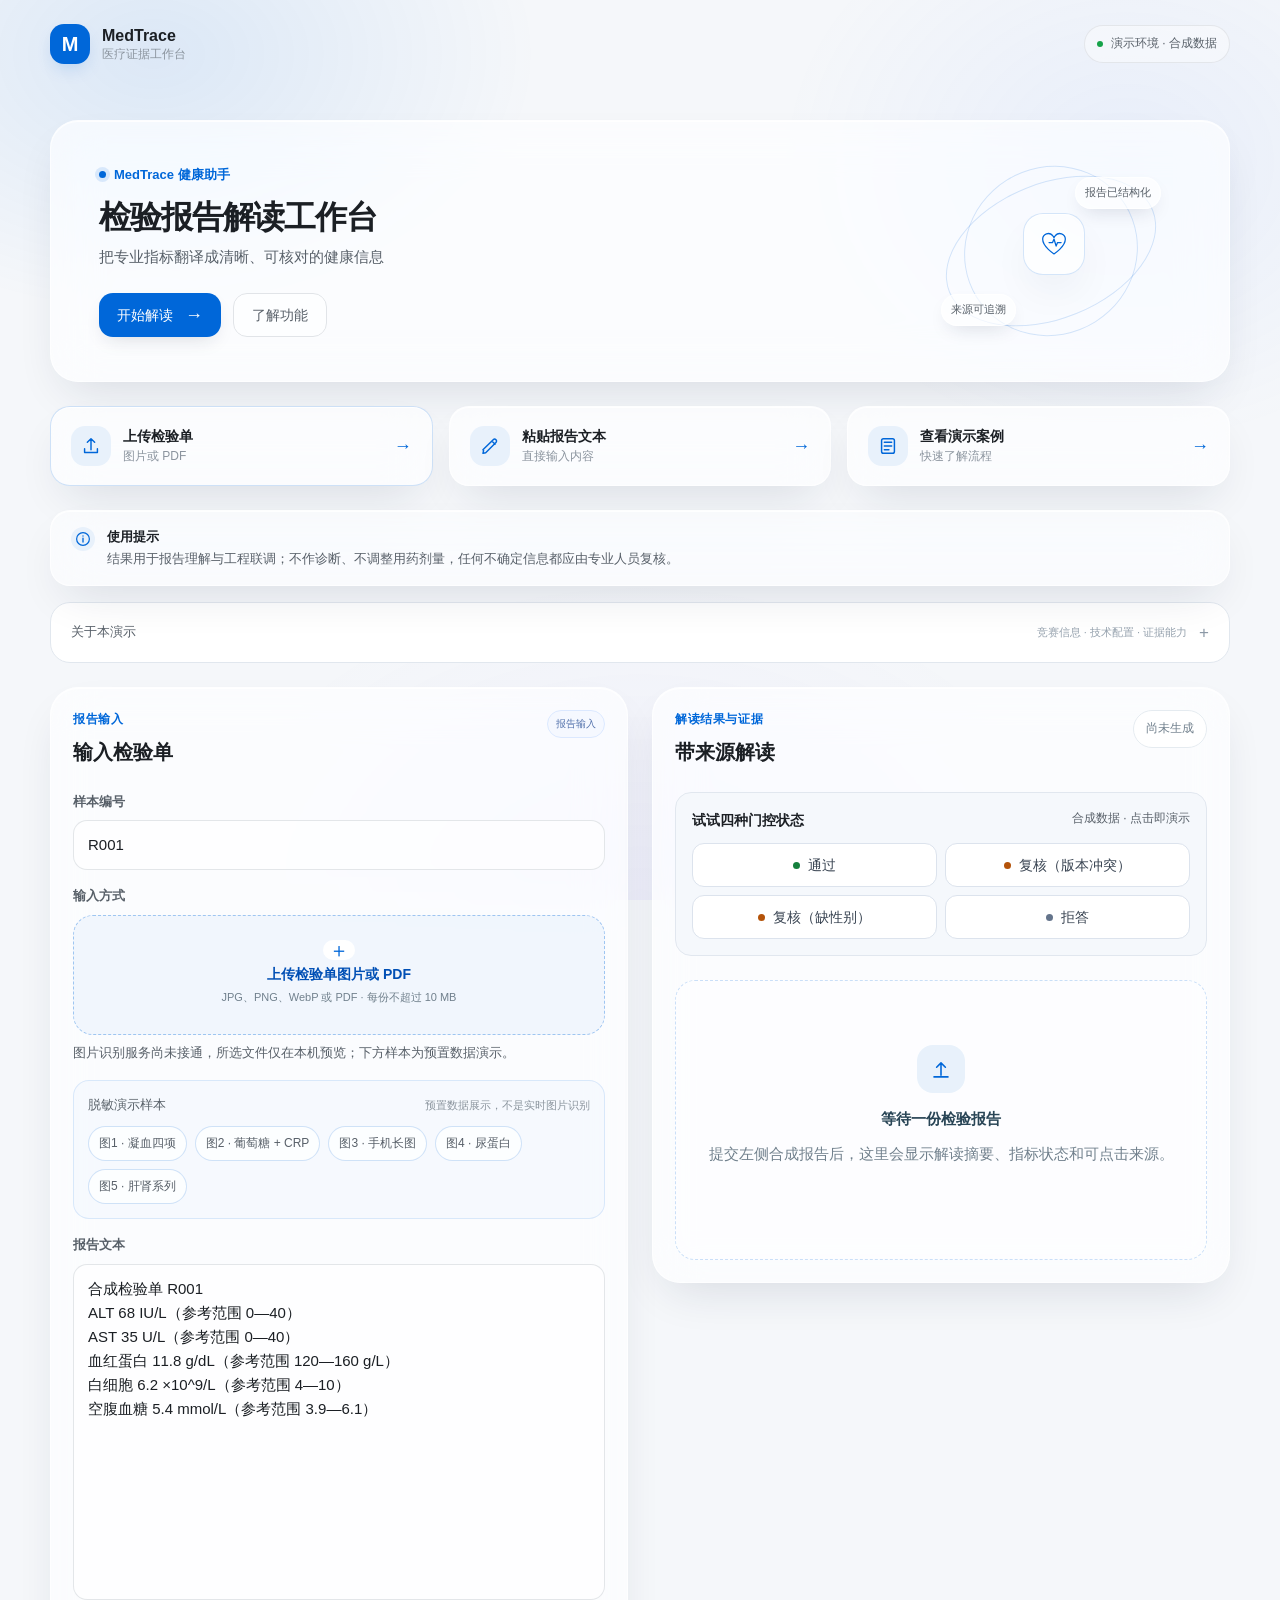
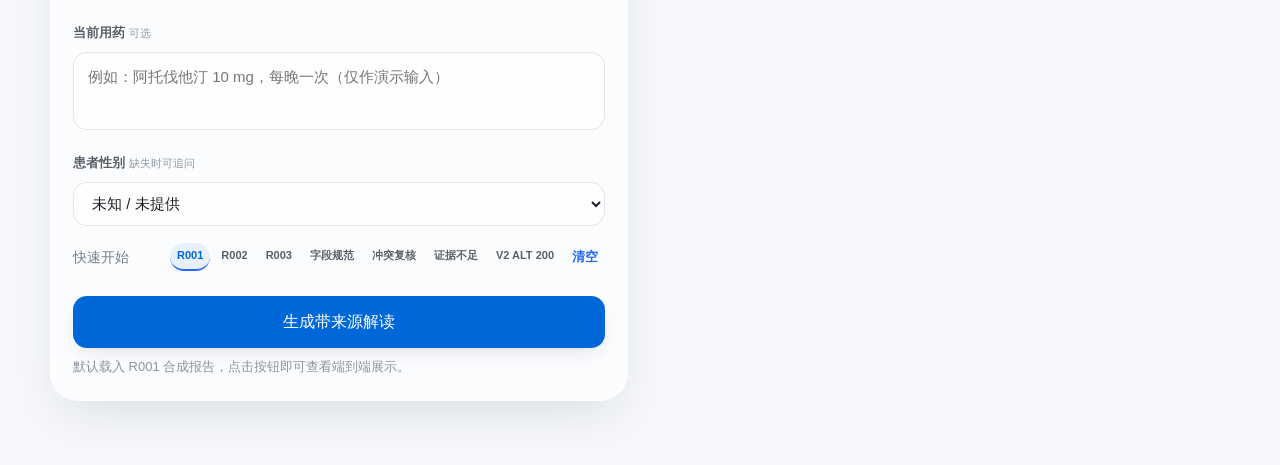
==== commit 6e5f42bd: "feat: prepare verified Nexent image upload handoff" ====
--- a/docs/index.html
+++ b/docs/index.html
@@ -5,9 +5,9 @@
     <meta name="viewport" content="width=device-width, initial-scale=1" />
     <title>检验报告解读演示</title>
     <link rel="icon" type="image/svg+xml" href="static/favicon.svg" />
-    <meta name="medtrace-release" content="20261122-gate-ui" />
-    <link rel="stylesheet" href="static/app.css?v=20261122-gate-ui" />
-    <link rel="stylesheet" href="static/gate-ui.css?v=20261122-gate-ui" />
+    <meta name="medtrace-release" content="20261123-image-handoff" />
+    <link rel="stylesheet" href="static/app.css?v=20261123-image-handoff" />
+    <link rel="stylesheet" href="static/gate-ui.css?v=20261123-image-handoff" />
   </head>
   <body>
     <div class="app-frame">
@@ -58,20 +58,23 @@
               <p class="card-kicker">报告输入</p>
               <h2>输入检验单</h2>
             </div>
-            <span class="synthetic-tag">合成样本</span>
+            <span class="synthetic-tag">报告输入</span>
           </div>
           <label for="reportId">样本编号</label>
           <input id="reportId" name="report_id" value="R001" autocomplete="off" />
           <label>输入方式</label>
           <label class="upload-dropzone" for="reportFile" id="dropZone">
-            <input id="reportFile" type="file" accept=".png,.jpg,.jpeg,.pdf" />
+            <input id="reportFile" type="file" accept=".png,.jpg,.jpeg,.webp,.pdf" aria-describedby="uploadStatus" />
             <span class="upload-icon">＋</span>
             <span class="upload-title">上传检验单图片或 PDF</span>
-            <span class="upload-help">图片识别演示请选下方样本；任意文件 OCR 待接入</span>
+            <span class="upload-help">JPG、PNG、WebP 或 PDF · 每份不超过 10 MB</span>
             <span class="file-name" id="fileName">也可以直接粘贴下方报告文本</span>
           </label>
+          <p class="upload-status" id="uploadStatus" role="status" data-state="idle">图片识别服务尚未接通，所选文件仅在本机预览；下方样本为预置数据演示。</p>
+          <button type="button" class="text-button hidden" id="removeFile">移除所选文件</button>
+          <div class="asset-preview hidden" id="assetPreview"><img id="assetPreviewImage" alt="脱敏检验单预览" /><span id="assetPreviewLabel"></span><a id="assetPreviewPdf" class="hidden" target="_blank" rel="noopener noreferrer">在新窗口预览 PDF</a></div>
           <div class="asset-picker" aria-label="脱敏实测样本">
-            <div class="asset-picker-heading"><span>脱敏实测样本</span><small>仅用于演示，不上传原始患者信息</small></div>
+            <div class="asset-picker-heading"><span>脱敏演示样本</span><small>预置数据展示，不是实时图片识别</small></div>
             <div class="asset-picker-buttons">
               <button type="button" class="asset-button" data-asset="coagulation">图1 · 凝血四项</button>
               <button type="button" class="asset-button" data-asset="glucose-crp">图2 · 葡萄糖 + CRP</button>
@@ -79,7 +82,6 @@
               <button type="button" class="asset-button" data-asset="urine">图4 · 尿蛋白</button>
               <button type="button" class="asset-button" data-asset="liver">图5 · 肝肾系列</button>
             </div>
-            <div class="asset-preview hidden" id="assetPreview"><img id="assetPreviewImage" alt="脱敏检验单预览" /><span id="assetPreviewLabel"></span></div>
           </div>
           <label for="rawText">报告文本</label>
           <textarea id="rawText" name="raw_text" rows="13">合成检验单 R001
@@ -108,13 +110,13 @@
           <div class="gate-demo-picker" id="gateDemoPicker" aria-label="门控状态演示">
             <div class="gate-demo-heading"><strong>试试四种门控状态</strong><span>合成数据 · 点击即演示</span></div>
             <div class="gate-demo-buttons">
-              <button type="button" data-gate-demo="R012" aria-pressed="false"><i class="state-dot pass"></i>正常通过</button>
-              <button type="button" data-gate-demo="R005" aria-pressed="false"><i class="state-dot review"></i>证据冲突</button>
-              <button type="button" data-gate-demo="R013" aria-pressed="false"><i class="state-dot review"></i>缺少信息</button>
-              <button type="button" data-gate-demo="R006" aria-pressed="false"><i class="state-dot abstain"></i>查无此项</button>
-            </div>
-          </div>
-          <div id="loadingState" class="loading-state hidden"><span class="spinner"></span><div><strong>正在检索并整理</strong><span>Agent 正在读取报告、核对参考范围并准备来源引用…</span><div class="agent-timeline" id="agentTimeline"><span class="agent-step pending" data-agent-step="parse_report">抽取</span><span class="agent-arrow">→</span><span class="agent-step pending" data-agent-step="normalize">标准化</span><span class="agent-arrow">→</span><span class="agent-step pending" data-agent-step="query_reference">检索</span><span class="agent-arrow">→</span><span class="agent-step pending" data-agent-step="check_interaction">核查</span><span class="agent-arrow">→</span><span class="agent-step pending" data-agent-step="summarize">汇总</span></div></div></div>
+              <button type="button" data-gate-demo="R012" aria-pressed="false"><i class="state-dot pass"></i>通过</button>
+              <button type="button" data-gate-demo="R005" aria-pressed="false"><i class="state-dot review"></i>复核（版本冲突）</button>
+              <button type="button" data-gate-demo="R013" aria-pressed="false"><i class="state-dot review"></i>复核（缺性别）</button>
+              <button type="button" data-gate-demo="R006" aria-pressed="false"><i class="state-dot abstain"></i>拒答</button>
+            </div>
+          </div>
+          <div id="loadingState" class="loading-state hidden"><span class="spinner"></span><div><strong>正在处理本次输入</strong><span id="loadingMessage">正在核对报告与证据…</span><div class="agent-timeline" id="agentTimeline"><span class="agent-step pending" data-agent-step="parse_report">抽取</span><span class="agent-arrow">→</span><span class="agent-step pending" data-agent-step="normalize">标准化</span><span class="agent-arrow">→</span><span class="agent-step pending" data-agent-step="query_reference">检索</span><span class="agent-arrow">→</span><span class="agent-step pending" data-agent-step="check_interaction">核查</span><span class="agent-arrow">→</span><span class="agent-step pending" data-agent-step="summarize">汇总</span></div></div></div>
           <div id="emptyState" class="empty-state"><div class="empty-icon"><svg viewBox="0 0 32 32" aria-hidden="true"><path d="M16 23V9m0 0-5 5m5-5 5 5" fill="none" stroke="currentColor" stroke-width="1.8" stroke-linecap="round" stroke-linejoin="round"/><path d="M8 25h16" fill="none" stroke="currentColor" stroke-width="1.8" stroke-linecap="round"/></svg></div><strong>等待一份检验报告</strong><span>提交左侧合成报告后，这里会显示解读摘要、指标状态和可点击来源。</span></div>
           <div id="errorBanner" class="error-banner hidden" role="alert"></div>
           <div id="resultPanel" class="hidden">
@@ -190,11 +192,12 @@
       </form>
     </dialog>
     <script id="medtraceConfig">window.MEDTRACE_CONFIG = { mode: "demo" };</script>
-    <script src="static/demo-results.js?v=20261122-gate-ui"></script>
-    <script src="static/gate-fixtures.js?v=20261122-gate-ui"></script>
-    <script src="static/stage2-demo.js?v=20261122-gate-ui"></script>
-    <script src="static/app.js?v=20261122-gate-ui"></script>
-    <script src="static/gate-ui.js?v=20261122-gate-ui"></script>
+    <script src="static/demo-results.js?v=20261123-image-handoff"></script>
+    <script src="static/gate-fixtures.js?v=20261123-image-handoff"></script>
+    <script src="static/stage2-demo.js?v=20261123-image-handoff"></script>
+    <script src="static/image-upload.js?v=20261123-image-handoff"></script>
+    <script src="static/app.js?v=20261123-image-handoff"></script>
+    <script src="static/gate-ui.js?v=20261123-image-handoff"></script>
   </body>
 </html>
 
--- a/docs/static/gate-ui.css
+++ b/docs/static/gate-ui.css
@@ -87,3 +87,9 @@
 @media (prefers-reduced-motion: reduce) {
   *, *::before, *::after { scroll-behavior: auto !important; animation-duration: .01ms !important; transition-duration: .01ms !important; }
 }
+.upload-status { margin: 8px 0 12px; color: #586069; font-size: 13px; line-height: 1.6; overflow-wrap: anywhere; }
+.upload-status[data-state="error"] { color: #586069; font-weight: 600; }
+.file-name { overflow-wrap: anywhere; word-break: break-word; }
+.asset-preview.selected-file-preview { grid-template-columns: 1fr; gap: 8px; }
+.asset-preview.selected-file-preview img { width: 100%; height: auto; max-height: 320px; object-fit: contain; background: #f5f7fa; }
+.asset-preview a { color: #0067d9; text-decoration: underline; }
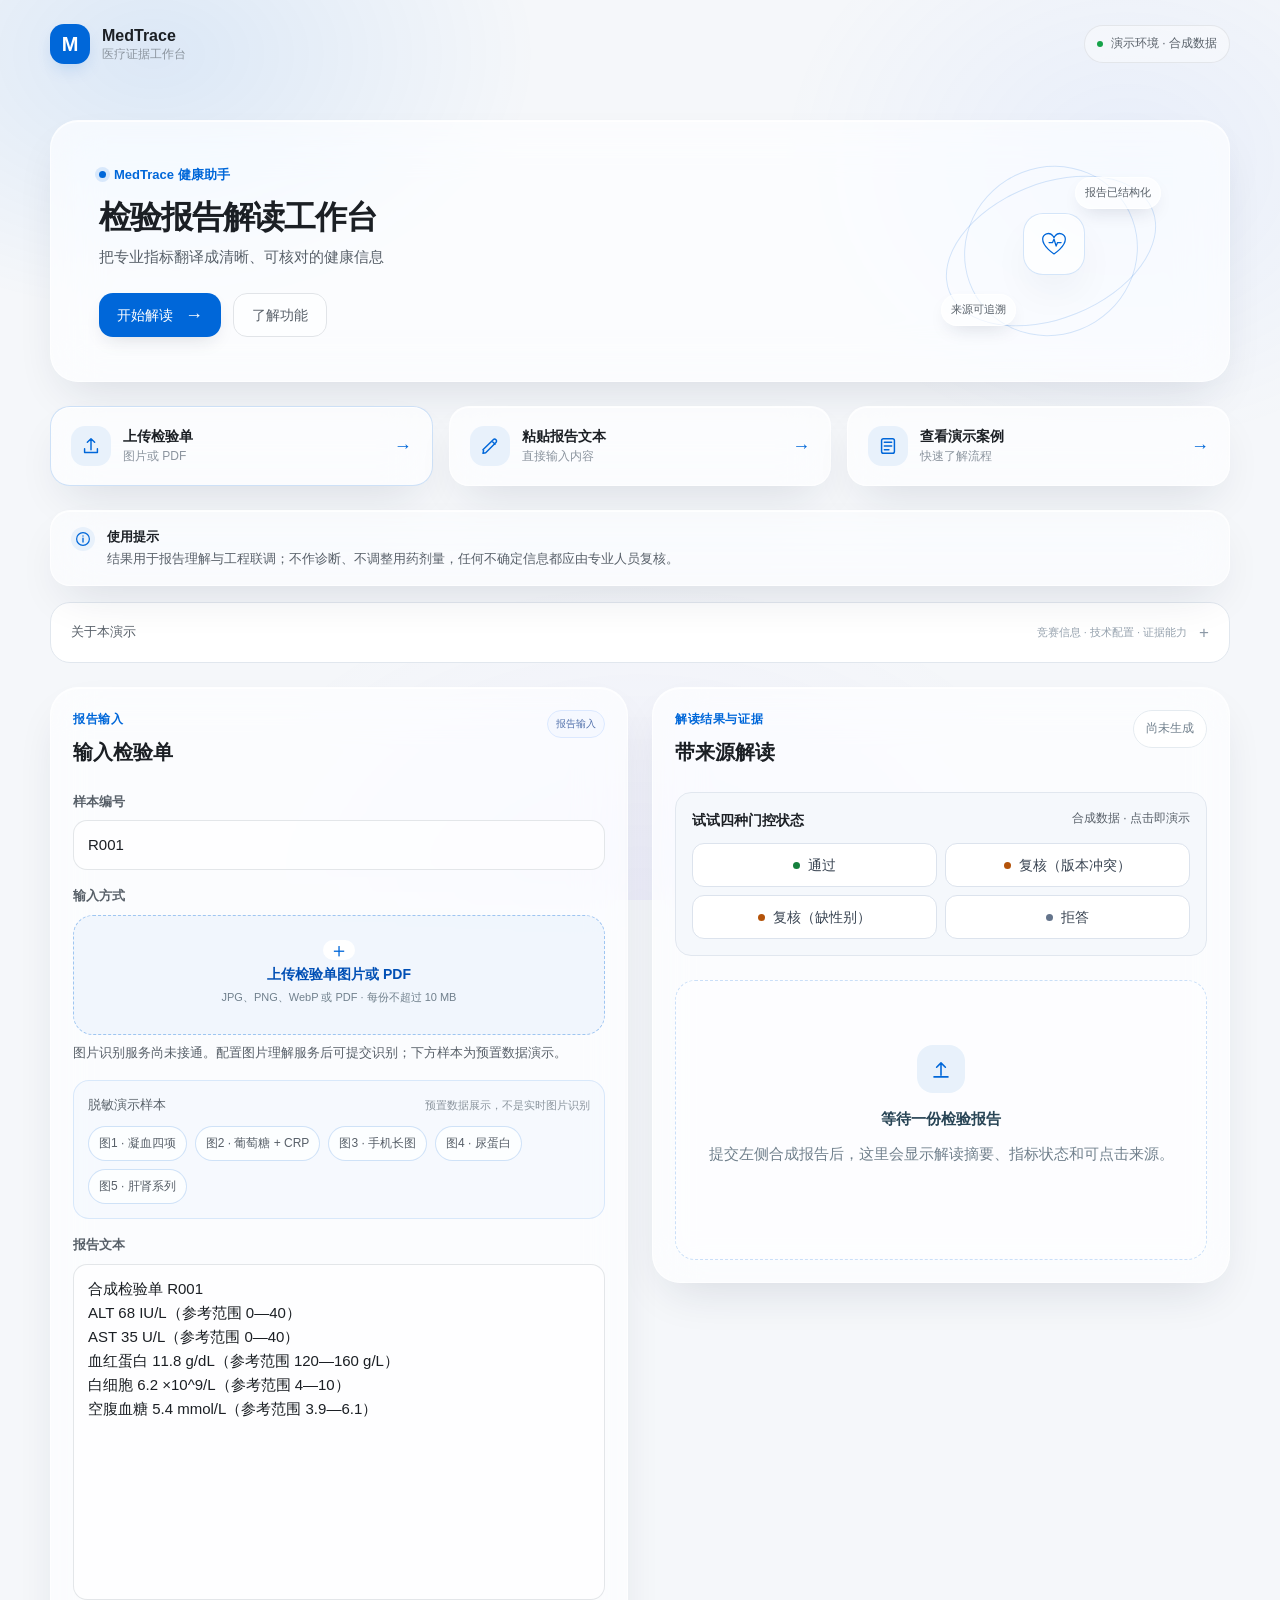
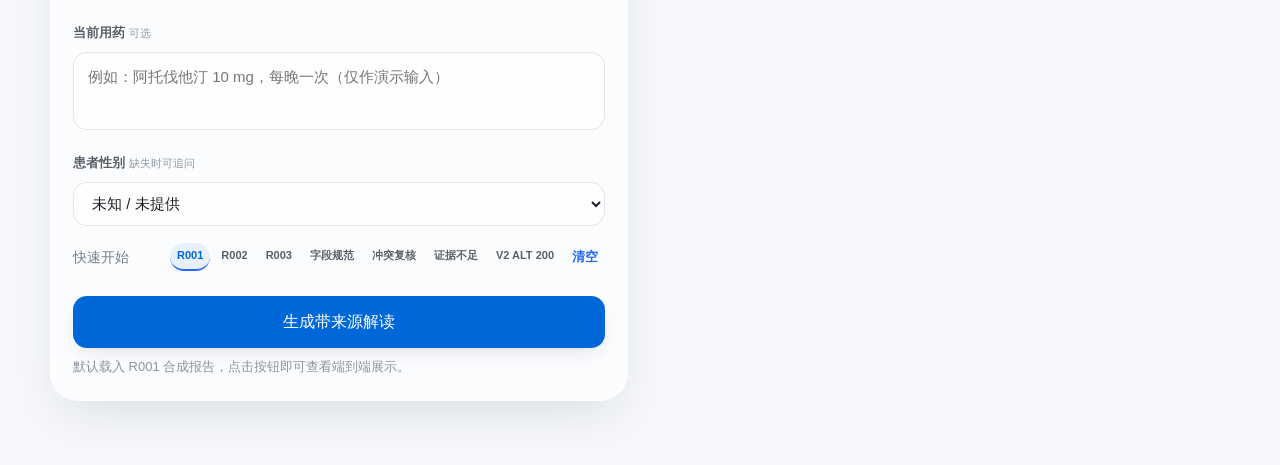
==== commit 44e9bed4: "feat: route image uploads through Nexent native vision" ====
--- a/docs/index.html
+++ b/docs/index.html
@@ -5,9 +5,9 @@
     <meta name="viewport" content="width=device-width, initial-scale=1" />
     <title>检验报告解读演示</title>
     <link rel="icon" type="image/svg+xml" href="static/favicon.svg" />
-    <meta name="medtrace-release" content="20261123-image-handoff" />
-    <link rel="stylesheet" href="static/app.css?v=20261123-image-handoff" />
-    <link rel="stylesheet" href="static/gate-ui.css?v=20261123-image-handoff" />
+    <meta name="medtrace-release" content="20261123-native-vision" />
+    <link rel="stylesheet" href="static/app.css?v=20261123-native-vision" />
+    <link rel="stylesheet" href="static/gate-ui.css?v=20261123-native-vision" />
   </head>
   <body>
     <div class="app-frame">
@@ -43,6 +43,13 @@
           <div class="about-row"><span class="about-label">项目定位</span><span>华为 ICT 杯 · 赛题 3 · 阶段一演示</span><span class="status-pill" id="transportStatus">等待请求</span></div>
           <div class="about-row"><span class="about-label">技术配置</span><span>GLM-4.7 · embedding-3 · RAG 34 条 · Nexent Agent</span></div>
           <div class="about-row"><span class="about-label">证据能力</span><span>多模态输入 · 双路召回 · 引用溯源 · 决策门控 · 知识关联图谱</span></div>
+          <form id="imageServiceForm" class="image-service-settings">
+            <label for="imageServiceUrl">图片识别后端地址</label>
+            <p>填写团队的 MedTrace 后端地址。视觉模型与密钥在 Nexent 服务端配置。</p>
+            <input id="imageServiceUrl" type="url" placeholder="https://你的后端域名" autocomplete="off" />
+            <div class="image-service-actions"><button type="submit" class="text-button">保存并检查连接</button><button type="button" class="text-button" id="resetImageService">恢复默认</button><a href="static/downloads/medtrace-nexent-vision-v281.zip" download>下载队友接入包</a></div>
+            <p id="imageServiceStatus" role="status">未配置后端时，所选图片只在本机预览。</p>
+          </form>
           <div class="capability-strip" aria-label="评审证据维度">
             <span><b>创新性</b> 多模态输入 · 双路召回</span>
             <span><b>应用价值</b> 检验解读 · 用药核查</span>
@@ -70,7 +77,7 @@
             <span class="upload-help">JPG、PNG、WebP 或 PDF · 每份不超过 10 MB</span>
             <span class="file-name" id="fileName">也可以直接粘贴下方报告文本</span>
           </label>
-          <p class="upload-status" id="uploadStatus" role="status" data-state="idle">图片识别服务尚未接通，所选文件仅在本机预览；下方样本为预置数据演示。</p>
+          <p class="upload-status" id="uploadStatus" role="status" data-state="idle">图片识别服务尚未接通。配置图片理解服务后可提交识别；下方样本为预置数据演示。</p>
           <button type="button" class="text-button hidden" id="removeFile">移除所选文件</button>
           <div class="asset-preview hidden" id="assetPreview"><img id="assetPreviewImage" alt="脱敏检验单预览" /><span id="assetPreviewLabel"></span><a id="assetPreviewPdf" class="hidden" target="_blank" rel="noopener noreferrer">在新窗口预览 PDF</a></div>
           <div class="asset-picker" aria-label="脱敏实测样本">
@@ -130,6 +137,10 @@
             <div data-gate-content>
             <p class="answer" id="answer"></p>
             <div class="answer-citations" id="answerCitations"></div>
+            <details id="imageTranscriptPanel" class="compact-details hidden">
+              <summary class="section-heading-row"><span class="section-label">查看图片转录，核对原始读数</span><span class="evidence-tag">原图核对</span></summary>
+              <div class="details-content"><p class="image-reading-note">图片读取可能出错，请对照左侧原图核对小数点、单位与参考范围。置信度不等于医学准确率。</p><pre id="imageTranscriptText" class="image-transcript"></pre><ul id="imageUncertainFields" class="checked-fields"></ul></div>
+            </details>
             <div class="schema-summary hidden" id="schemaSummary">
               <div class="section-heading-row"><p class="section-label">解析字段</p><span class="confidence-badge hidden" id="confidenceBadge"></span></div>
               <div class="patient-fields" id="patientFields"></div>
@@ -192,12 +203,13 @@
       </form>
     </dialog>
     <script id="medtraceConfig">window.MEDTRACE_CONFIG = { mode: "demo" };</script>
-    <script src="static/demo-results.js?v=20261123-image-handoff"></script>
-    <script src="static/gate-fixtures.js?v=20261123-image-handoff"></script>
-    <script src="static/stage2-demo.js?v=20261123-image-handoff"></script>
-    <script src="static/image-upload.js?v=20261123-image-handoff"></script>
-    <script src="static/app.js?v=20261123-image-handoff"></script>
-    <script src="static/gate-ui.js?v=20261123-image-handoff"></script>
+    <script src="static/image-settings.js?v=20261123-native-vision"></script>
+    <script src="static/demo-results.js?v=20261123-native-vision"></script>
+    <script src="static/gate-fixtures.js?v=20261123-native-vision"></script>
+    <script src="static/stage2-demo.js?v=20261123-native-vision"></script>
+    <script src="static/image-upload.js?v=20261123-native-vision"></script>
+    <script src="static/app.js?v=20261123-native-vision"></script>
+    <script src="static/gate-ui.js?v=20261123-native-vision"></script>
   </body>
 </html>
 
--- a/docs/static/gate-ui.css
+++ b/docs/static/gate-ui.css
@@ -93,3 +93,9 @@
 .asset-preview.selected-file-preview { grid-template-columns: 1fr; gap: 8px; }
 .asset-preview.selected-file-preview img { width: 100%; height: auto; max-height: 320px; object-fit: contain; background: #f5f7fa; }
 .asset-preview a { color: #0067d9; text-decoration: underline; }
+.image-service-settings { padding: 16px 0; border-top: 1px solid #e1e4e8; }
+.image-service-settings p, .image-reading-note { color: #586069; font-size: 13px; line-height: 1.6; }
+.image-service-settings input { width: 100%; box-sizing: border-box; }
+.image-service-actions { display: flex; flex-wrap: wrap; align-items: center; gap: 16px; padding-top: 12px; }
+.image-service-actions a { color: #0067d9; font-size: 13px; }
+.image-transcript { white-space: pre-wrap; overflow-wrap: anywhere; font: inherit; font-size: 14px; line-height: 1.7; color: #1b1f24; }
